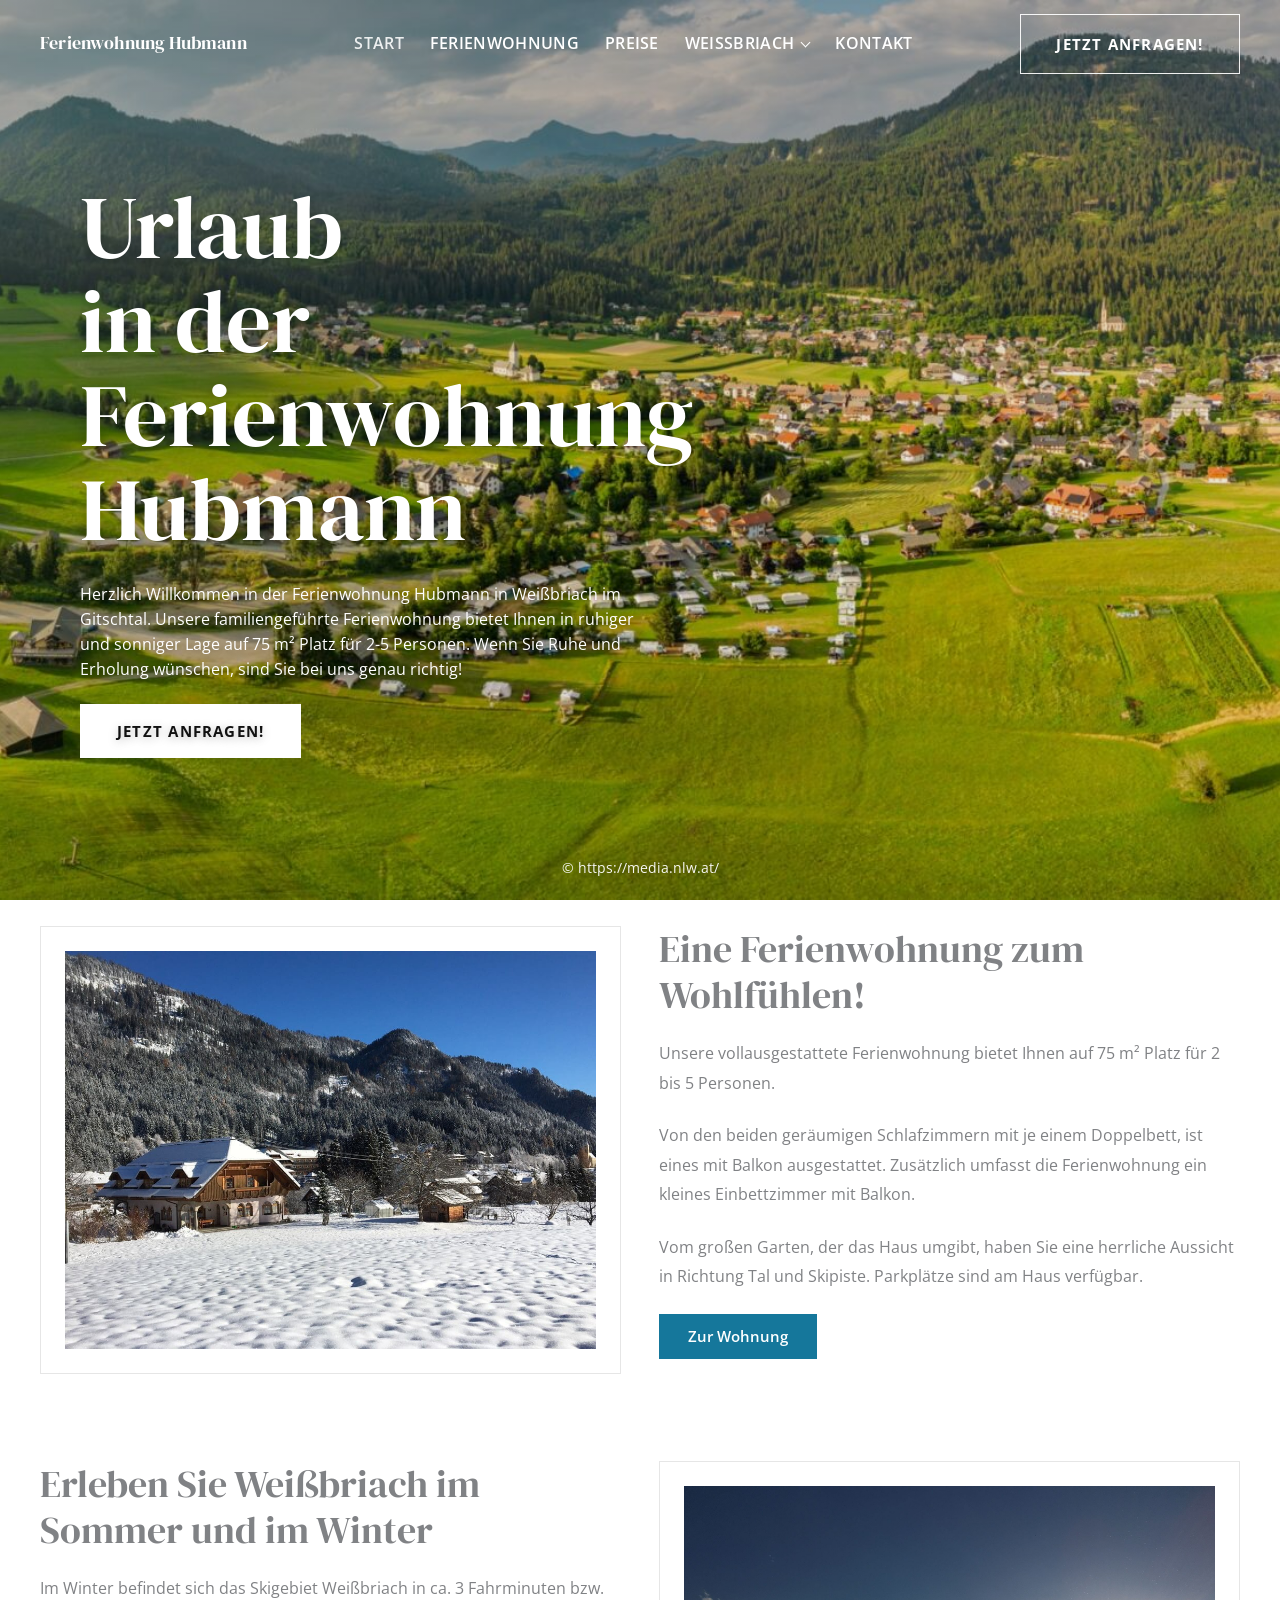
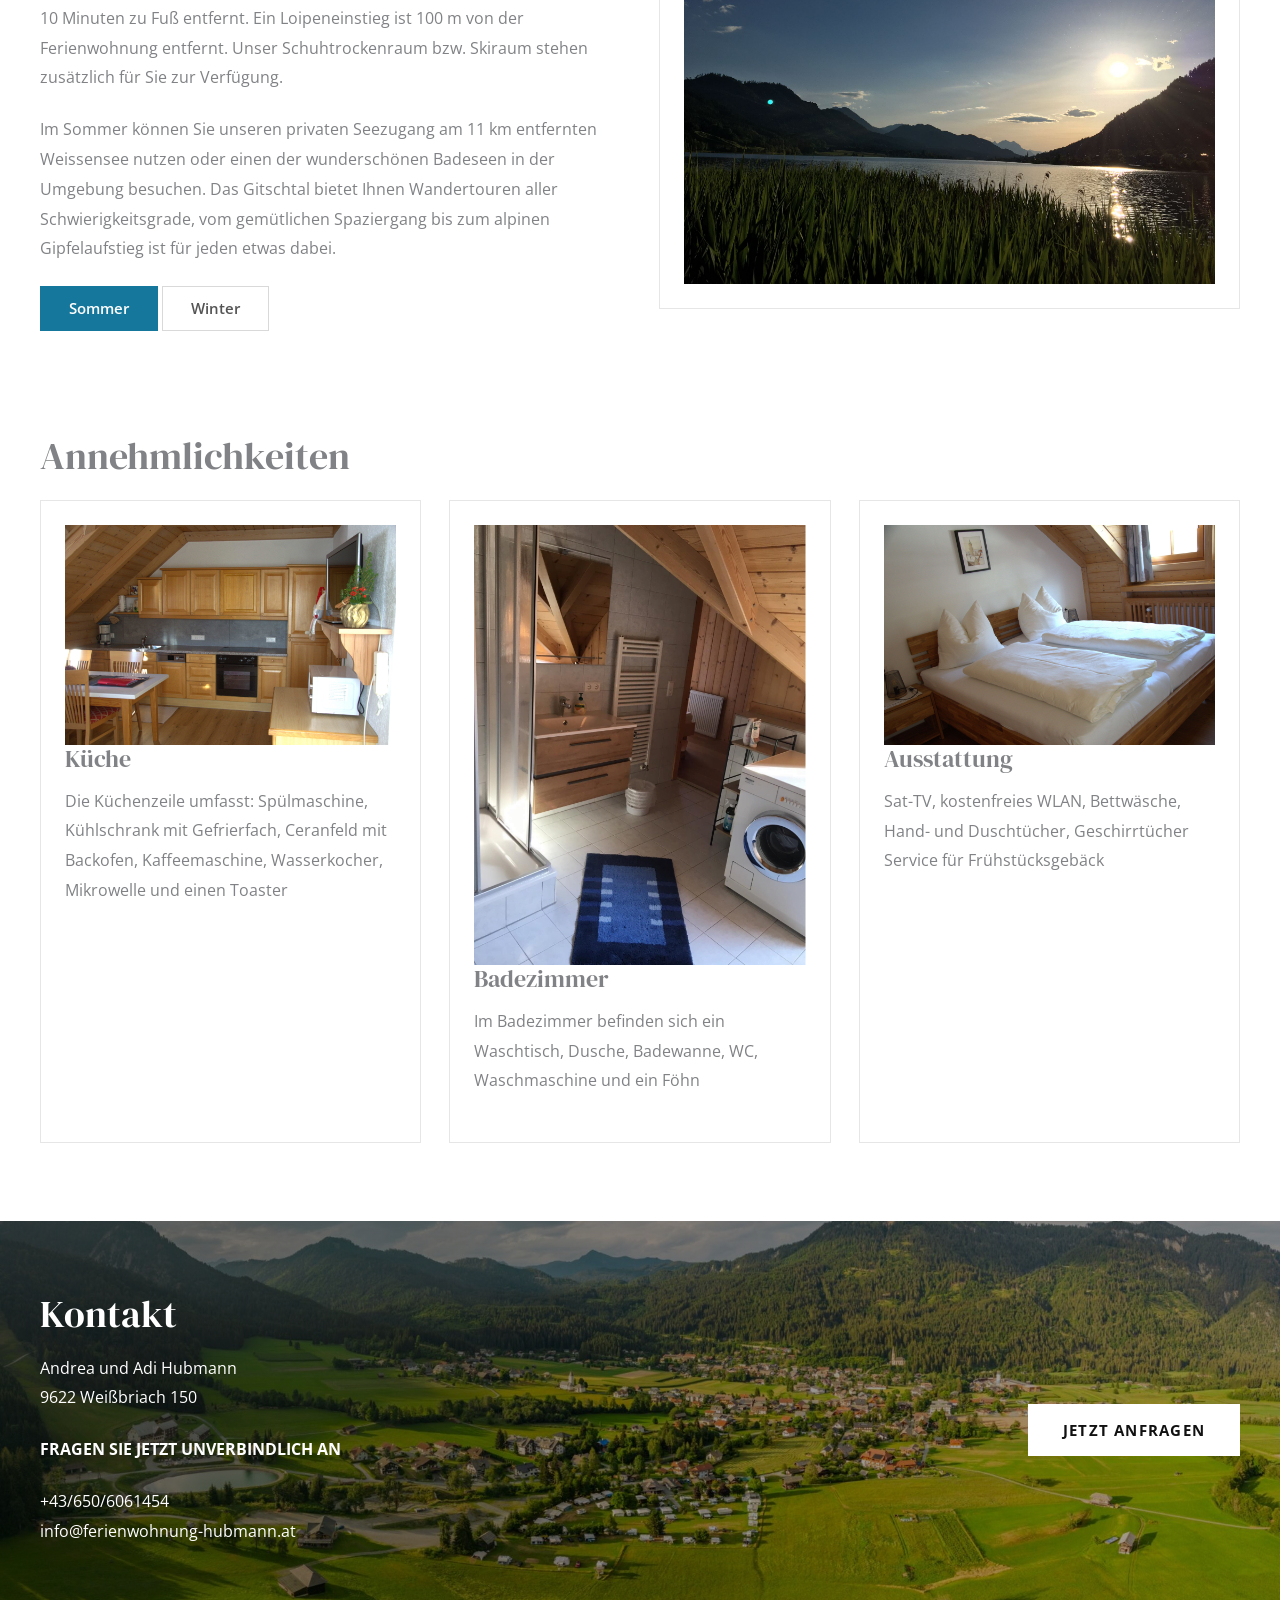
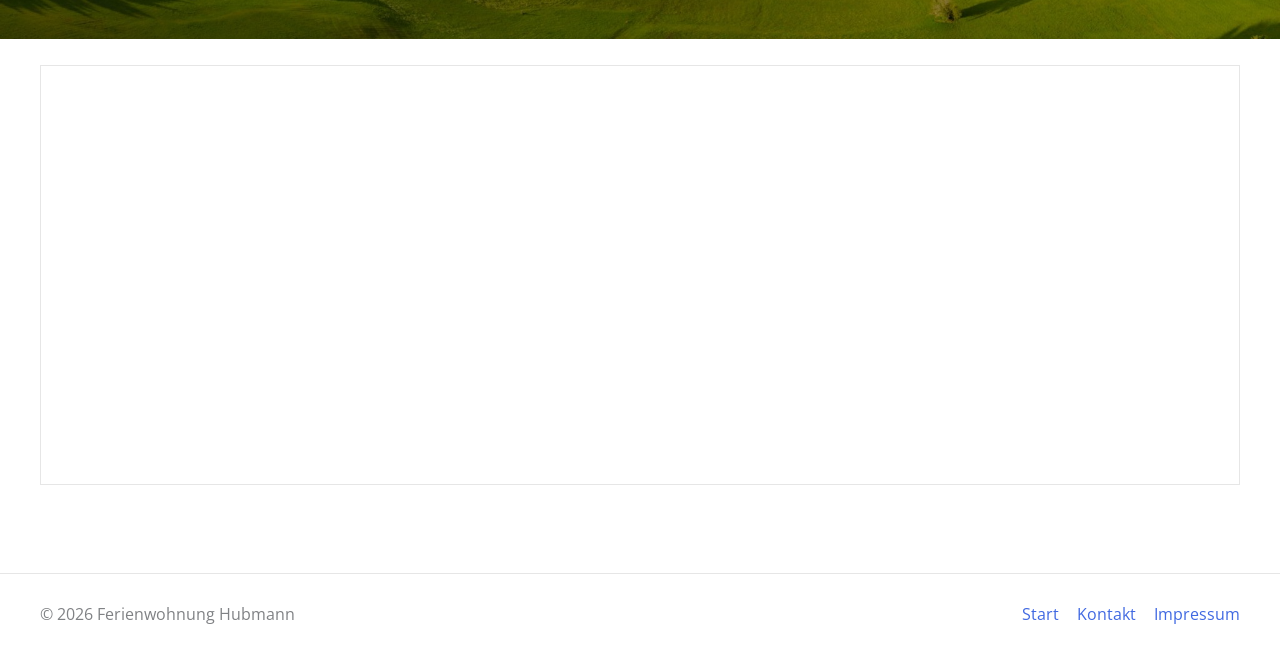
==== index.html @ 125d4f6a "Add summer and winter pages for Ferienwohnung Hubmann with detailed descriptions and images" ====
<!DOCTYPE html>
<html lang="de">
  <head>
    <meta charset="UTF-8" />
    <meta name="viewport" content="width=device-width, initial-scale=1.0" />
    <title>Ferienwohnung Hubmann in Weißbriach</title>
    <meta
      name="description"
      content="Familiengeführte Ferienwohnung in Weißbriach im Gitschtal. 75 m² für 2 bis 5 Personen in ruhiger, sonniger Lage mit Garten, Parkplatz und Nähe zu Weissensee und Skigebiet."
    />
    <link rel="canonical" href="https://www.ferienwohnung-hubmann.at/" />
    <meta property="og:title" content="Ferienwohnung Hubmann in Weißbriach" />
    <meta
      property="og:description"
      content="Ruhige Ferienwohnung für 2 bis 5 Personen in Weißbriach im Gitschtal."
    />
    <meta property="og:type" content="website" />
    <meta property="og:url" content="https://www.ferienwohnung-hubmann.at/" />
    <meta property="og:image" content="https://www.ferienwohnung-hubmann.at/assets/hubmann/hero.jpg" />
    <meta name="theme-color" content="#10342f" />
    <link rel="icon" href="./assets/hubmann/favicon.png" />
    <link rel="preconnect" href="https://fonts.googleapis.com" />
    <link rel="preconnect" href="https://fonts.gstatic.com" crossorigin />
    <link
      href="https://fonts.googleapis.com/css2?family=Open+Sans:wght@400;600;700&family=DM+Serif+Display&display=swap"
      rel="stylesheet"
    />
    <link rel="stylesheet" href="./styles.css" />
    <script type="application/ld+json">
      {
        "@context": "https://schema.org",
        "@type": "LodgingBusiness",
        "name": "Ferienwohnung Hubmann",
        "url": "https://www.ferienwohnung-hubmann.at/",
        "telephone": "+436506061454",
        "email": "info@ferienwohnung-hubmann.at",
        "address": {
          "@type": "PostalAddress",
          "streetAddress": "Weißbriach 150",
          "postalCode": "9622",
          "addressLocality": "Weißbriach",
          "addressCountry": "AT"
        }
      }
    </script>
  </head>
  <body class="home-page">
    <header class="site-header">
      <div class="container nav-shell">
        <a class="brand" href="./">
          <span class="brand-name">Ferienwohnung Hubmann</span>
        </a>
        <button class="nav-toggle" type="button" aria-expanded="false" aria-controls="site-nav">
          Menü
        </button>
        <nav id="site-nav" class="site-nav" aria-label="Hauptnavigation">
          <a href="./" aria-current="page">Start</a>
          <a href="./ferienwohnung/">Ferienwohnung</a>
          <a href="./preise/">Preise</a>
          <div class="nav-group">
            <a class="nav-parent" href="./weisbriach/">Weißbriach</a>
            <div class="nav-dropdown">
              <a href="./weisbriach/">Sommer</a>
              <a href="./winter/">Winter</a>
            </div>
          </div>
          <a href="./kontakt/">Kontakt</a>
        </nav>
        <a class="hero-nav-cta" href="./kontakt/">Jetzt anfragen!</a>
      </div>
    </header>

    <main>
      <section class="home-hero">
        <div class="container">
          <div class="home-hero-panel">
            <h1>Urlaub in der Ferienwohnung Hubmann</h1>
            <p>
              Herzlich Willkommen in der Ferienwohnung Hubmann in Weißbriach im Gitschtal. Unsere
              familiengeführte Ferienwohnung bietet Ihnen in ruhiger und sonniger Lage auf 75 m&sup2;
              Platz für 2-5 Personen. Wenn Sie Ruhe und Erholung wünschen, sind Sie bei uns genau richtig!
            </p>
            <p><a class="button button-primary" href="./kontakt/">Jetzt anfragen!</a></p>
          </div>
          <p class="hero-credit">© https://media.nlw.at/</p>
        </div>
      </section>

      <section class="wp-section">
        <div class="container wp-columns-2">
          <div class="wp-card">
            <img src="./assets/hubmann/hero.jpg" alt="Hausansicht der Ferienwohnung Hubmann" />
          </div>
          <div>
            <h2>Eine Ferienwohnung zum Wohlfühlen!</h2>
            <p>Unsere vollausgestattete Ferienwohnung bietet Ihnen auf 75 m&sup2; Platz für 2 bis 5 Personen.</p>
            <p>
              Von den beiden geräumigen Schlafzimmern mit je einem Doppelbett, ist eines mit Balkon
              ausgestattet. Zusätzlich umfasst die Ferienwohnung ein kleines Einbettzimmer mit Balkon.
            </p>
            <p>
              Vom großen Garten, der das Haus umgibt, haben Sie eine herrliche Aussicht in Richtung
              Tal und Skipiste. Parkplätze sind am Haus verfügbar.
            </p>
            <p><a class="button button-primary" href="./ferienwohnung/">Zur Wohnung</a></p>
          </div>
        </div>
      </section>

      <section class="wp-section">
        <div class="container wp-columns-2 wp-columns-2-alt">
          <div>
            <h2>Erleben Sie Weißbriach im Sommer und im Winter</h2>
            <p>
              Im Winter befindet sich das Skigebiet Weißbriach in ca. 3 Fahrminuten bzw. 10 Minuten
              zu Fuß entfernt. Ein Loipeneinstieg ist 100 m von der Ferienwohnung entfernt. Unser
              Schuhtrockenraum bzw. Skiraum stehen zusätzlich für Sie zur Verfügung.
            </p>
            <p>
              Im Sommer können Sie unseren privaten Seezugang am 11 km entfernten Weissensee nutzen
              oder einen der wunderschönen Badeseen in der Umgebung besuchen. Das Gitschtal bietet
              Ihnen Wandertouren aller Schwierigkeitsgrade, vom gemütlichen Spaziergang bis zum alpinen
              Gipfelaufstieg ist für jeden etwas dabei.
            </p>
            <p>
              <a class="button button-primary" href="./weisbriach/">Sommer</a>
              <a class="button button-secondary" href="./winter/">Winter</a>
            </p>
          </div>
          <div class="wp-card">
            <img src="./assets/hubmann/sommer.jpg" alt="Sommer und Winter in Weißbriach" />
          </div>
        </div>
      </section>

      <section class="wp-section">
        <div class="container">
          <h2>Annehmlichkeiten</h2>
          <div class="wp-columns-3">
            <article class="wp-card">
              <img src="./assets/hubmann/kueche.jpg" alt="Küche" />
              <h3>Küche</h3>
              <p>Die Küchenzeile umfasst: Spülmaschine, Kühlschrank mit Gefrierfach, Ceranfeld mit Backofen, Kaffeemaschine, Wasserkocher, Mikrowelle und einen Toaster</p>
            </article>
            <article class="wp-card">
              <img src="./assets/hubmann/bad.png" alt="Badezimmer" />
              <h3>Badezimmer</h3>
              <p>Im Badezimmer befinden sich ein Waschtisch, Dusche, Badewanne, WC, Waschmaschine und ein Föhn</p>
            </article>
            <article class="wp-card">
              <img src="./assets/hubmann/schlafzimmer.jpg" alt="Ausstattung" />
              <h3>Ausstattung</h3>
              <p>Sat-TV, kostenfreies WLAN, Bettwäsche, Hand- und Duschtücher, Geschirrtücher Service für Frühstücksgebäck</p>
            </article>
          </div>
        </div>
      </section>

      <section class="contact-band">
        <div class="container contact-band-inner">
          <div>
            <h2>Kontakt</h2>
            <p>Andrea und Adi Hubmann<br />9622 Weißbriach 150</p>
            <p><strong>FRAGEN SIE JETZT UNVERBINDLICH AN</strong></p>
            <p>
              <a href="tel:+436506061454">+43/650/6061454</a><br />
              <a href="mailto:info@ferienwohnung-hubmann.at">info@ferienwohnung-hubmann.at</a>
            </p>
          </div>
          <div class="contact-band-action">
            <a class="button button-primary" href="./kontakt/">Jetzt anfragen</a>
          </div>
        </div>
      </section>

      <section class="wp-section">
        <div class="container">
          <iframe
            class="map-frame"
            loading="lazy"
            src="https://maps.google.com/maps?q=9622%20Wei%C3%9Fbriach%20150&t=m&z=15&output=embed"
            title="Karte zu 9622 Weißbriach 150"
          ></iframe>
        </div>
      </section>
    </main>

    <footer class="site-footer">
      <div class="container footer-shell">
        <p>© 2026 Ferienwohnung Hubmann</p>
        <nav aria-label="Footer">
          <a href="./">Start</a>
          <a href="./kontakt/">Kontakt</a>
          <a href="./privacy-policy/">Impressum</a>
        </nav>
      </div>
    </footer>

    <script src="./app.js"></script>
  </body>
</html>
---- styles.css ----
:root {
  --ast-container: min(1200px, calc(100vw - 40px));
  --ast-text: #808285;
  --ast-text-dark: #545454;
  --ast-heading: #808285;
  --ast-link: #4169e1;
  --ast-link-hover: #191970;
  --ast-accent: #15779b;
  --ast-accent-hover: #11607d;
  --ast-border: #e6e6e6;
  --ast-border-strong: #d9d9d9;
  --ast-surface: #ffffff;
  --ast-surface-soft: #f7f8f9;
  --ast-shadow: 0 6px 18px rgba(0, 0, 0, 0.06);
}

*,
*::before,
*::after {
  box-sizing: border-box;
}

html {
  scroll-behavior: smooth;
}

body {
  margin: 0;
  color: var(--ast-text);
  background: #ffffff;
  font-family: "Open Sans", Arial, Helvetica, sans-serif;
  font-size: 16px;
  font-style: normal;
  font-weight: 400;
  line-height: 1.8571428571;
  -webkit-font-smoothing: antialiased;
  -moz-osx-font-smoothing: grayscale;
  overflow-x: hidden;
}

img {
  display: block;
  max-width: 100%;
  height: auto;
  border: 0;
  vertical-align: middle;
}

a {
  color: var(--ast-link);
  text-decoration: none;
  transition: color 0.2s linear, background-color 0.2s linear, border-color 0.2s linear;
}

a:hover,
a:focus {
  color: var(--ast-link-hover);
}

p {
  margin: 0 0 1.4em;
}

ul,
ol {
  margin: 0 0 1.5em 1.25em;
  padding: 0;
}

li {
  margin-bottom: 0.45em;
}

h1,
h2,
h3,
h4 {
  margin: 0 0 0.55em;
  color: var(--ast-heading);
  font-family: "DM Serif Display", Georgia, serif;
  font-style: normal;
  font-weight: 400;
  line-height: 1.2;
}

h1 {
  font-size: clamp(2.1rem, 4vw, 3.2rem);
}

h2 {
  font-size: clamp(1.8rem, 3vw, 2.5rem);
}

h3 {
  font-size: 1.5rem;
}

.container {
  width: var(--ast-container);
  margin: 0 auto;
}

.site-header {
  position: sticky;
  top: 0;
  z-index: 50;
  background: rgba(255, 255, 255, 0.96);
  border-bottom: 1px solid var(--ast-border);
  transition: background-color 180ms ease, border-color 180ms ease, box-shadow 180ms ease;
}

.hero-nav-cta {
  display: none;
}

.nav-shell,
.footer-shell {
  display: flex;
  align-items: center;
  justify-content: space-between;
  gap: 24px;
}

.nav-shell {
  min-height: 88px;
}

.brand {
  display: inline-flex;
  flex-direction: column;
  line-height: 1.1;
  color: var(--ast-heading);
}

.brand:hover,
.brand:focus {
  color: var(--ast-heading);
}

.brand-kicker,
.eyebrow {
  display: block;
  margin-bottom: 8px;
  color: var(--ast-text-dark);
  font-size: 0.82rem;
  font-weight: 600;
  letter-spacing: 0.08em;
  text-transform: uppercase;
}

.brand-name {
  font-family: "DM Serif Display", Georgia, serif;
  font-size: 1.9rem;
  line-height: 1;
}

.site-nav {
  display: flex;
  align-items: center;
  gap: 24px;
}

.site-nav a,
.nav-parent {
  color: var(--ast-text-dark);
  font-size: 0.97rem;
  font-weight: 600;
}

.site-nav a:hover,
.site-nav a:focus,
.site-nav a[aria-current="page"],
.nav-parent:hover,
.nav-parent:focus {
  color: var(--ast-accent);
}

.nav-group {
  position: relative;
}

.nav-parent {
  display: inline-flex;
  align-items: center;
  gap: 8px;
}

.nav-parent::after {
  content: "";
  display: inline-block;
  width: 7px;
  height: 7px;
  margin-top: -3px;
  border-right: 1.5px solid currentColor;
  border-bottom: 1.5px solid currentColor;
  transform: rotate(45deg);
}

.nav-dropdown {
  position: absolute;
  top: 100%;
  left: 0;
  min-width: 190px;
  display: none;
  padding: 10px 0 0;
  background: var(--ast-surface);
  border: 1px solid var(--ast-border);
  box-shadow: var(--ast-shadow);
}

.nav-dropdown a {
  display: block;
  padding: 8px 18px;
  white-space: nowrap;
}

.nav-group:hover .nav-dropdown,
.nav-group:focus-within .nav-dropdown,
.nav-dropdown.is-open {
  display: block;
}

.nav-toggle {
  display: none;
  border: 1px solid var(--ast-border-strong);
  background: #ffffff;
  color: var(--ast-text-dark);
  padding: 10px 14px;
  font: inherit;
  font-size: 0.95rem;
  font-weight: 600;
  text-indent: -9999px;
  overflow: hidden;
  white-space: nowrap;
  position: relative;
}

.wp-hero,
.page-hero,
.hero {
  padding: 56px 0 44px;
}

.home-hero {
  margin-top: -88px;
  padding: 0;
  background:
    linear-gradient(180deg, rgba(0, 0, 0, 0.24) 0%, rgba(0, 0, 0, 0.16) 22%, rgba(0, 0, 0, 0.08) 44%, rgba(0, 0, 0, 0.12) 100%),
    url("./assets/hubmann/home-hero.jpg") center center / cover no-repeat;
}

.home-hero > .container {
  min-height: 100vh;
  display: flex;
  align-items: center;
  flex-direction: column;
  padding: 180px 40px 110px;
  position: relative;
}

.home-hero-panel {
  max-width: 670px;
  padding: 0;
  background: transparent;
  border: 0;
  color: #ffffff;
  align-self: flex-start;
}

.home-hero-panel h1 {
  max-width: 7.5ch;
  margin-bottom: 26px;
  color: #ffffff;
  font-size: clamp(3.9rem, 7vw, 5.55rem);
  line-height: 1.06;
  text-shadow: 0 2px 12px rgba(0, 0, 0, 0.18);
}

.home-hero-panel p {
  max-width: 35rem;
  color: #ffffff;
  font-size: 0.98rem;
  line-height: 1.58;
  text-shadow: 0 2px 10px rgba(0, 0, 0, 0.28);
}

.home-hero-panel p:last-child {
  margin-bottom: 0;
}

.hero-credit {
  position: absolute;
  left: 0;
  right: 0;
  bottom: 18px;
  margin: 0;
  color: rgba(255, 255, 255, 0.95);
  font-size: 0.9rem;
  text-align: center;
  text-shadow: 0 2px 10px rgba(0, 0, 0, 0.28);
}

.home-page .site-header {
  position: sticky;
  background: transparent;
  border-bottom: 0;
  box-shadow: none;
}

.home-page .site-header.is-scrolled {
  background: rgba(247, 248, 249, 0.98);
  border-bottom: 1px solid var(--ast-border);
  box-shadow: 0 4px 18px rgba(0, 0, 0, 0.06);
}

.home-page .nav-shell {
  min-height: 88px;
  align-items: center;
  gap: 28px;
}

.home-page .brand {
  color: #ffffff;
}

.home-page .brand:hover,
.home-page .brand:focus {
  color: #ffffff;
}

.home-page .brand-name {
  font-size: 1.1rem;
  letter-spacing: 0.01em;
}

.home-page .site-header.is-scrolled .brand,
.home-page .site-header.is-scrolled .brand:hover,
.home-page .site-header.is-scrolled .brand:focus {
  color: var(--ast-heading);
}

.home-page .site-nav {
  gap: 26px;
}

.home-page .site-nav a,
.home-page .nav-parent {
  color: #ffffff;
  font-size: 0.98rem;
  font-weight: 600;
  letter-spacing: 0.02em;
  text-transform: uppercase;
  transition: color 180ms ease, opacity 180ms ease;
}

.home-page .site-nav a:hover,
.home-page .site-nav a:focus,
.home-page .site-nav a[aria-current="page"],
.home-page .nav-parent:hover,
.home-page .nav-parent:focus {
  color: #ffffff;
  opacity: 0.88;
}

.home-page .site-header.is-scrolled .site-nav a,
.home-page .site-header.is-scrolled .nav-parent {
  color: var(--ast-text-dark);
}

.home-page .site-header.is-scrolled .site-nav a:hover,
.home-page .site-header.is-scrolled .site-nav a:focus,
.home-page .site-header.is-scrolled .site-nav a[aria-current="page"],
.home-page .site-header.is-scrolled .nav-parent:hover,
.home-page .site-header.is-scrolled .nav-parent:focus {
  color: var(--ast-accent);
  opacity: 1;
}

.home-page .nav-dropdown {
  background: rgba(255, 255, 255, 0.96);
  border: 1px solid rgba(255, 255, 255, 0.2);
}

.home-page .nav-dropdown a,
.home-page .nav-dropdown a:hover,
.home-page .nav-dropdown a:focus {
  color: #545454;
}

.home-page .hero-nav-cta {
  display: inline-flex;
  align-items: center;
  justify-content: center;
  min-width: 220px;
  padding: 15px 26px;
  border: 1px solid rgba(255, 255, 255, 0.92);
  color: #ffffff;
  font-size: 0.95rem;
  font-weight: 700;
  letter-spacing: 0.08em;
  text-transform: uppercase;
}

.home-page .hero-nav-cta:hover,
.home-page .hero-nav-cta:focus {
  color: #ffffff;
  background: rgba(255, 255, 255, 0.08);
}

.home-page .site-header.is-scrolled .hero-nav-cta {
  border-color: var(--ast-border-strong);
  color: var(--ast-text-dark);
}

.home-page .site-header.is-scrolled .hero-nav-cta:hover,
.home-page .site-header.is-scrolled .hero-nav-cta:focus {
  color: var(--ast-accent);
  background: #ffffff;
  border-color: var(--ast-accent);
}

.home-page .home-hero .button-primary {
  padding: 17px 36px;
  background: #ffffff;
  border-color: #ffffff;
  color: #111111;
  font-size: 0.95rem;
  font-weight: 700;
  letter-spacing: 0.08em;
  text-transform: uppercase;
}

.home-page .home-hero .button-primary:hover,
.home-page .home-hero .button-primary:focus {
  background: rgba(255, 255, 255, 0.88);
  border-color: rgba(255, 255, 255, 0.88);
  color: #111111;
}

.wp-hero-inner {
  max-width: 760px;
}

.wp-columns-2,
.page-hero-grid,
.hero-grid,
.split-grid,
.pricing-grid,
.contact-grid,
.season-grid,
.wp-contact-grid {
  display: grid;
  grid-template-columns: repeat(2, minmax(0, 1fr));
  gap: 38px;
  align-items: start;
}

.wp-columns-3,
.gallery-grid,
.amenity-grid,
.info-grid,
.thirds {
  display: grid;
  grid-template-columns: repeat(3, minmax(0, 1fr));
  gap: 28px;
}

.wp-section,
.section {
  padding: 26px 0 54px;
}

.section-soft {
  background: var(--ast-surface-soft);
  border-top: 1px solid var(--ast-border);
  border-bottom: 1px solid var(--ast-border);
}

.wp-card,
.info-card,
.pricing-card,
.note-card,
.contact-card,
.cta-panel,
.legal-copy section {
  padding: 24px;
  background: #ffffff;
  border: 1px solid var(--ast-border);
  box-shadow: none;
}

.wp-card img,
.page-hero-media img,
.hero-media img,
.gallery-grid img,
.gallery-two img,
.season-card img,
.amenity-card img {
  width: 100%;
}

.page-hero-media img,
.hero-media img {
  min-height: 360px;
  object-fit: cover;
}

.wp-card img {
  border: 0;
}

.lead {
  font-size: 1.05rem;
}

.button,
.wp-submit {
  display: inline-block;
  padding: 12px 28px;
  border: 1px solid transparent;
  border-radius: 0;
  font: inherit;
  font-size: 0.95rem;
  font-weight: 600;
  line-height: 1.2;
  text-align: center;
  cursor: pointer;
}

.button-primary,
.wp-submit {
  background: var(--ast-accent);
  border-color: var(--ast-accent);
  color: #ffffff;
}

.button-primary:hover,
.button-primary:focus,
.wp-submit:hover,
.wp-submit:focus {
  background: var(--ast-accent-hover);
  border-color: var(--ast-accent-hover);
  color: #ffffff;
}

.button-secondary {
  background: #ffffff;
  border-color: var(--ast-border-strong);
  color: var(--ast-text-dark);
}

.button-secondary:hover,
.button-secondary:focus {
  border-color: var(--ast-accent);
  color: var(--ast-accent);
}

.action-row {
  display: flex;
  flex-wrap: wrap;
  gap: 14px;
  margin-top: 22px;
}

.quick-facts,
.detail-list,
.bullet-list,
.wp-list {
  padding-left: 1.1em;
}

.section-heading {
  margin-bottom: 26px;
}

.amenity-card,
.season-card {
  background: #ffffff;
  border: 1px solid var(--ast-border);
}

.amenity-card img,
.season-card img,
.gallery-grid img {
  object-fit: cover;
}

.amenity-card img,
.season-card img {
  height: 240px;
}

.gallery-grid img {
  height: 220px;
}

.gallery-two {
  display: grid;
  grid-template-columns: repeat(2, minmax(0, 1fr));
  gap: 18px;
}

.gallery-two img {
  height: 220px;
  object-fit: cover;
}

.season-copy,
.amenity-card h3,
.amenity-card p {
  padding-left: 20px;
  padding-right: 20px;
}

.season-copy {
  padding-top: 20px;
  padding-bottom: 20px;
}

.amenity-card h3 {
  padding-top: 18px;
}

.amenity-card p {
  padding-bottom: 22px;
}

.cta-panel {
  display: flex;
  justify-content: space-between;
  align-items: center;
  gap: 24px;
}

.pricing-table {
  width: 100%;
  border-collapse: collapse;
}

.pricing-table th,
.pricing-table td {
  padding: 12px 0;
  border-bottom: 1px solid var(--ast-border);
  text-align: left;
  vertical-align: top;
}

.pricing-table th {
  color: var(--ast-text-dark);
  font-weight: 600;
}

.map-frame {
  width: 100%;
  min-height: 420px;
  border: 1px solid var(--ast-border);
}

.legal-copy {
  display: grid;
  gap: 24px;
}

.form-status {
  margin: 0 0 20px;
  padding: 14px 16px;
  border: 1px solid var(--ast-border);
}

.form-status.success {
  border-color: #8bc48b;
  background: #eef8ee;
  color: #436443;
}

.form-status.error {
  border-color: #d29f9f;
  background: #fbf1f1;
  color: #8f5151;
}

.wp-form {
  display: grid;
  gap: 16px;
}

.wp-form-grid {
  display: grid;
  grid-template-columns: repeat(2, minmax(0, 1fr));
  gap: 16px;
}

.wp-form label {
  display: grid;
  gap: 8px;
  color: var(--ast-text-dark);
  font-weight: 600;
}

.wp-form input,
.wp-form textarea,
.wp-form select {
  width: 100%;
  padding: 11px 12px;
  border: 1px solid var(--ast-border-strong);
  border-radius: 0;
  background: #ffffff;
  color: var(--ast-text-dark);
  font: inherit;
}

.wp-form textarea {
  min-height: 140px;
  resize: vertical;
}

.wp-form input:focus,
.wp-form textarea:focus,
.wp-form select:focus {
  outline: none;
  border-color: var(--ast-accent);
}

.wp-note {
  margin: 0;
  font-size: 0.92rem;
}

.site-footer {
  margin-top: 24px;
  background: #ffffff;
  border-top: 1px solid var(--ast-border);
}

.contact-band {
  margin-top: 24px;
  padding: 70px 0;
  background:
    linear-gradient(90deg, rgba(0, 0, 0, 0.58) 0%, rgba(0, 0, 0, 0.42) 50%, rgba(0, 0, 0, 0.34) 100%),
    url("/assets/hubmann/home-hero.jpg") center center / cover no-repeat;
}

.contact-band-inner {
  display: flex;
  align-items: center;
  justify-content: space-between;
  gap: 28px;
  color: #ffffff;
}

.contact-band h2,
.contact-band p,
.contact-band a {
  color: #ffffff;
}

.contact-band h2 {
  margin-bottom: 16px;
}

.contact-band p {
  max-width: 40rem;
}

.contact-band .button-primary {
  padding: 16px 34px;
  background: #ffffff;
  border-color: #ffffff;
  color: #111111;
  font-size: 0.95rem;
  font-weight: 700;
  letter-spacing: 0.08em;
  text-transform: uppercase;
}

.contact-band .button-primary:hover,
.contact-band .button-primary:focus {
  background: rgba(255, 255, 255, 0.88);
  border-color: rgba(255, 255, 255, 0.88);
  color: #111111;
}

.footer-shell {
  padding: 26px 0;
}

.site-footer p {
  margin: 0;
}

.site-footer nav {
  display: flex;
  flex-wrap: wrap;
  gap: 18px;
}

.text-link {
  font-weight: 600;
}

.is-hidden {
  display: none !important;
}

.is-lightbox-image {
  cursor: zoom-in;
}

body.lightbox-open {
  overflow: hidden;
}

.lightbox {
  position: fixed;
  inset: 0;
  z-index: 300;
  display: none;
  align-items: center;
  justify-content: center;
  padding: 28px;
  background: rgba(0, 0, 0, 0.82);
}

.lightbox.is-open {
  display: flex;
}

.lightbox-figure {
  margin: 0;
  max-width: min(1200px, 100%);
  max-height: 100%;
}

.lightbox-image {
  max-width: 100%;
  max-height: calc(100vh - 120px);
  margin: 0 auto;
  box-shadow: 0 12px 34px rgba(0, 0, 0, 0.28);
}

.lightbox-caption {
  margin-top: 14px;
  color: #ffffff;
  text-align: center;
}

.lightbox-close {
  position: absolute;
  top: 18px;
  right: 18px;
  width: 44px;
  height: 44px;
  border: 1px solid rgba(255, 255, 255, 0.5);
  background: rgba(255, 255, 255, 0.08);
  color: #ffffff;
  font-size: 2rem;
  line-height: 1;
  cursor: pointer;
}

@media (max-width: 960px) {
  .nav-toggle {
    position: fixed;
    top: 16px;
    right: 16px;
    z-index: 120;
    display: inline-flex;
    align-items: center;
    justify-content: center;
    width: 52px;
    height: 52px;
    padding: 0;
    border-radius: 2px;
    box-shadow: 0 6px 18px rgba(0, 0, 0, 0.08);
  }

  .nav-toggle::before,
  .nav-toggle::after {
    content: "";
    position: absolute;
    left: 50%;
    top: 50%;
    width: 22px;
    height: 2px;
    margin-left: -11px;
    background: currentColor;
    transition: transform 180ms ease, box-shadow 180ms ease, opacity 180ms ease;
  }

  .nav-toggle::before {
    transform: translateY(-1px);
    box-shadow: 0 -7px 0 currentColor, 0 7px 0 currentColor;
  }

  .nav-toggle::after {
    opacity: 0;
  }

  .nav-toggle[aria-expanded="true"]::before {
    transform: rotate(45deg);
    box-shadow: none;
  }

  .nav-toggle[aria-expanded="true"]::after {
    opacity: 1;
    transform: rotate(-45deg);
  }

  .hero-nav-cta {
    display: none !important;
  }

  .site-nav {
    position: fixed;
    top: 84px;
    left: 20px;
    right: 20px;
    max-height: calc(100vh - 104px);
    overflow-y: auto;
    display: none;
    flex-direction: column;
    align-items: stretch;
    gap: 0;
    padding: 14px 0;
    background: #ffffff;
    border: 1px solid var(--ast-border);
    box-shadow: var(--ast-shadow);
  }

  .site-nav.is-open {
    display: flex;
  }

  .site-nav > a,
  .site-nav > .nav-group > .nav-parent {
    padding: 10px 18px;
  }

  .nav-group {
    width: 100%;
  }

  .nav-dropdown {
    position: static;
    min-width: 0;
    padding: 0 0 8px;
    border: 0;
    box-shadow: none;
  }

  .nav-dropdown a {
    padding: 8px 18px 8px 34px;
  }

  .wp-columns-2,
  .wp-columns-3,
  .page-hero-grid,
  .hero-grid,
  .split-grid,
  .pricing-grid,
  .contact-grid,
  .season-grid,
  .wp-contact-grid,
  .gallery-grid,
  .amenity-grid,
  .info-grid,
  .thirds,
  .gallery-two {
    grid-template-columns: 1fr;
  }

  .nav-shell,
  .footer-shell,
  .cta-panel,
  .contact-band-inner {
    flex-direction: column;
    align-items: flex-start;
  }

  .nav-shell {
    min-height: 0;
    padding-top: 18px;
    padding-bottom: 18px;
    padding-right: 72px;
  }

  .page-hero-media img,
  .hero-media img,
  .map-frame {
    min-height: 300px;
  }

  .home-hero > .container {
    min-height: 720px;
    padding: 148px 24px 72px;
  }

  .home-hero-panel {
    max-width: 100%;
  }

  .home-page .site-header {
    background: rgba(0, 0, 0, 0.22);
  }

  .home-page .site-header.is-scrolled {
    background: rgba(247, 248, 249, 0.98);
  }

  .home-page .nav-toggle {
    border-color: rgba(255, 255, 255, 0.6);
    background: transparent;
    color: #ffffff;
    box-shadow: none;
  }

  .home-page .site-header.is-scrolled .nav-toggle {
    border-color: var(--ast-border-strong);
    background: #ffffff;
    color: var(--ast-text-dark);
  }

  .home-page .site-nav {
    background: rgba(255, 255, 255, 0.96);
  }

  .home-page .site-nav a,
  .home-page .nav-parent {
    color: #545454;
    text-transform: uppercase;
  }

  body.nav-open {
    overflow: hidden;
  }

  .wp-form-grid {
    grid-template-columns: 1fr;
  }
}

@media (max-width: 640px) {
  :root {
    --ast-container: min(1200px, calc(100vw - 28px));
  }

  .site-header {
    position: sticky;
    top: 0;
  }

  .nav-shell {
    min-height: 74px;
  }

  .wp-hero,
  .page-hero,
  .hero,
  .home-hero,
  .wp-section,
  .section {
    padding-top: 24px;
    padding-bottom: 34px;
  }

  .home-hero > .container {
    min-height: 620px;
    padding: 112px 18px 42px;
  }

  .hero-credit {
    font-size: 0.85rem;
    bottom: 12px;
  }

  .home-hero-panel {
    padding: 0;
  }

  h1 {
    font-size: 2rem;
  }

  .home-hero-panel h1 {
    font-size: clamp(2.7rem, 12vw, 4rem);
  }

  .lightbox {
    padding: 18px;
  }

  .lightbox-image {
    max-height: calc(100vh - 96px);
  }
}
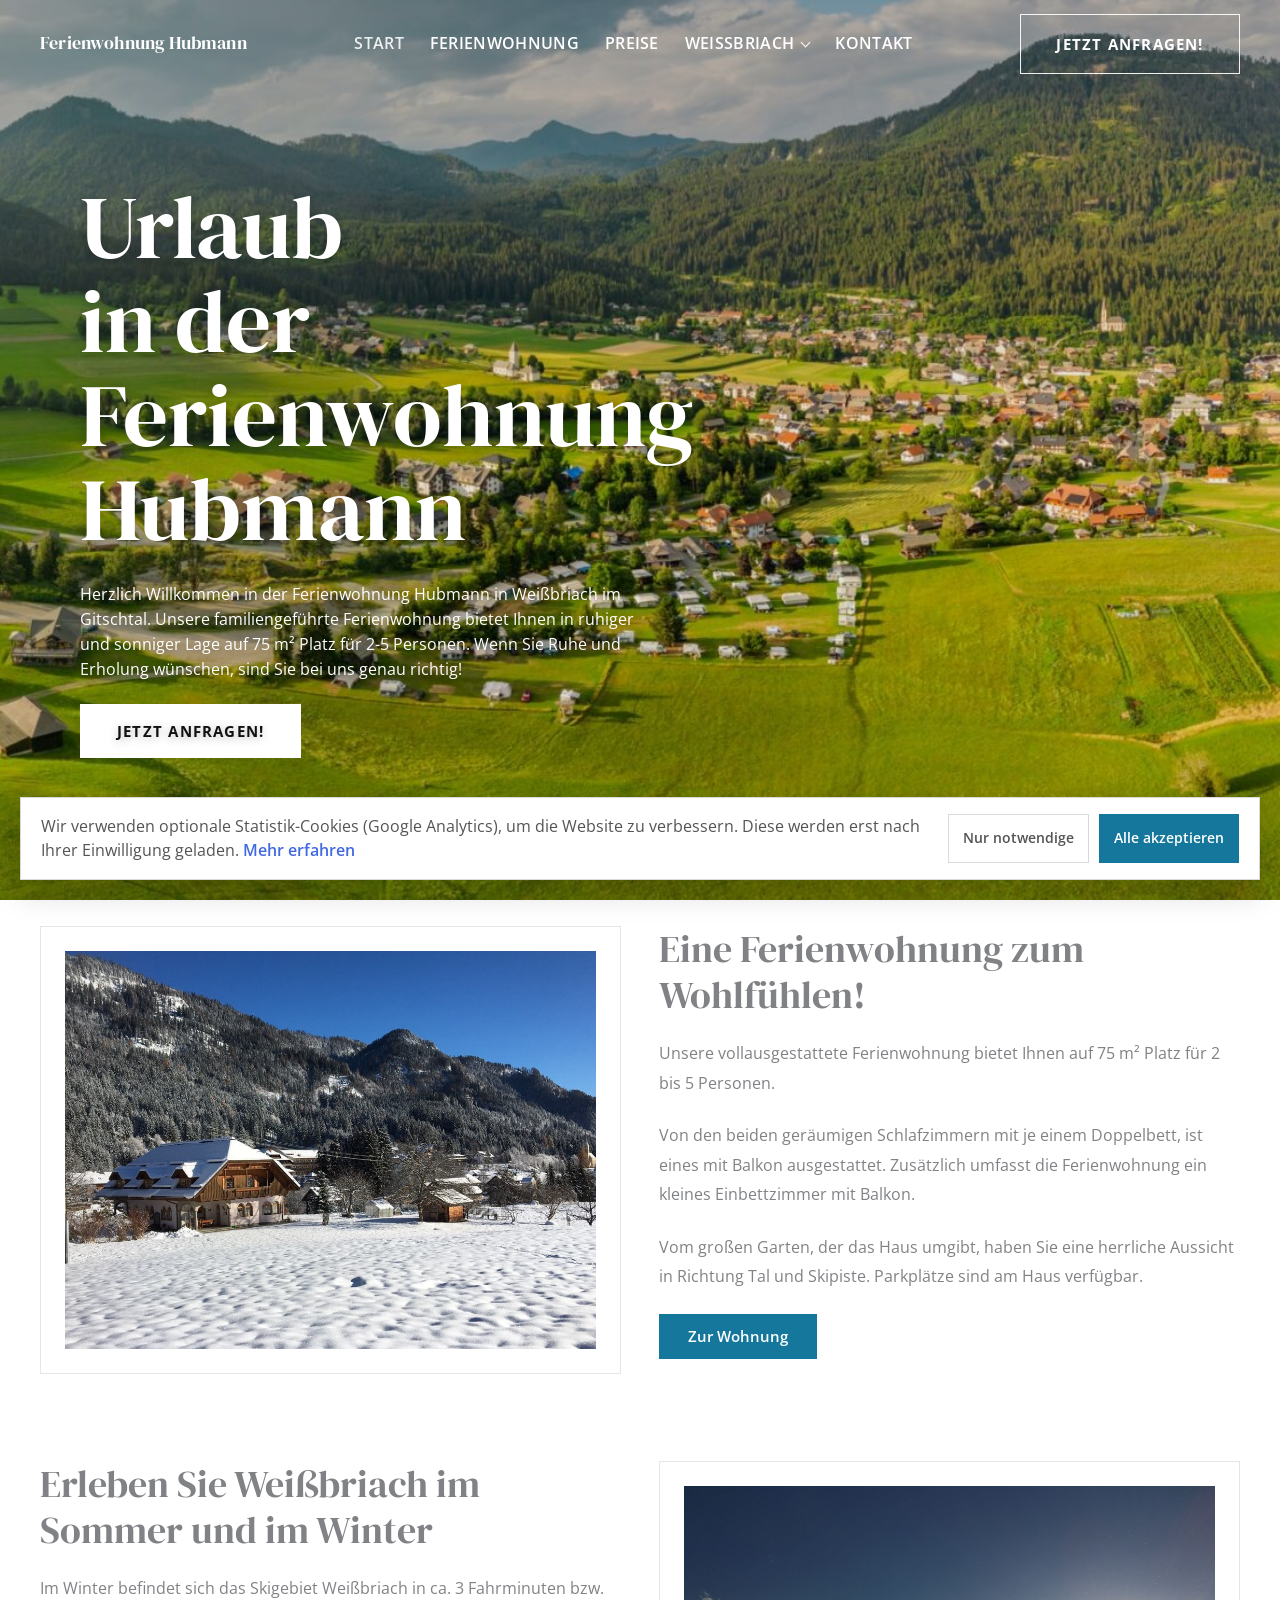
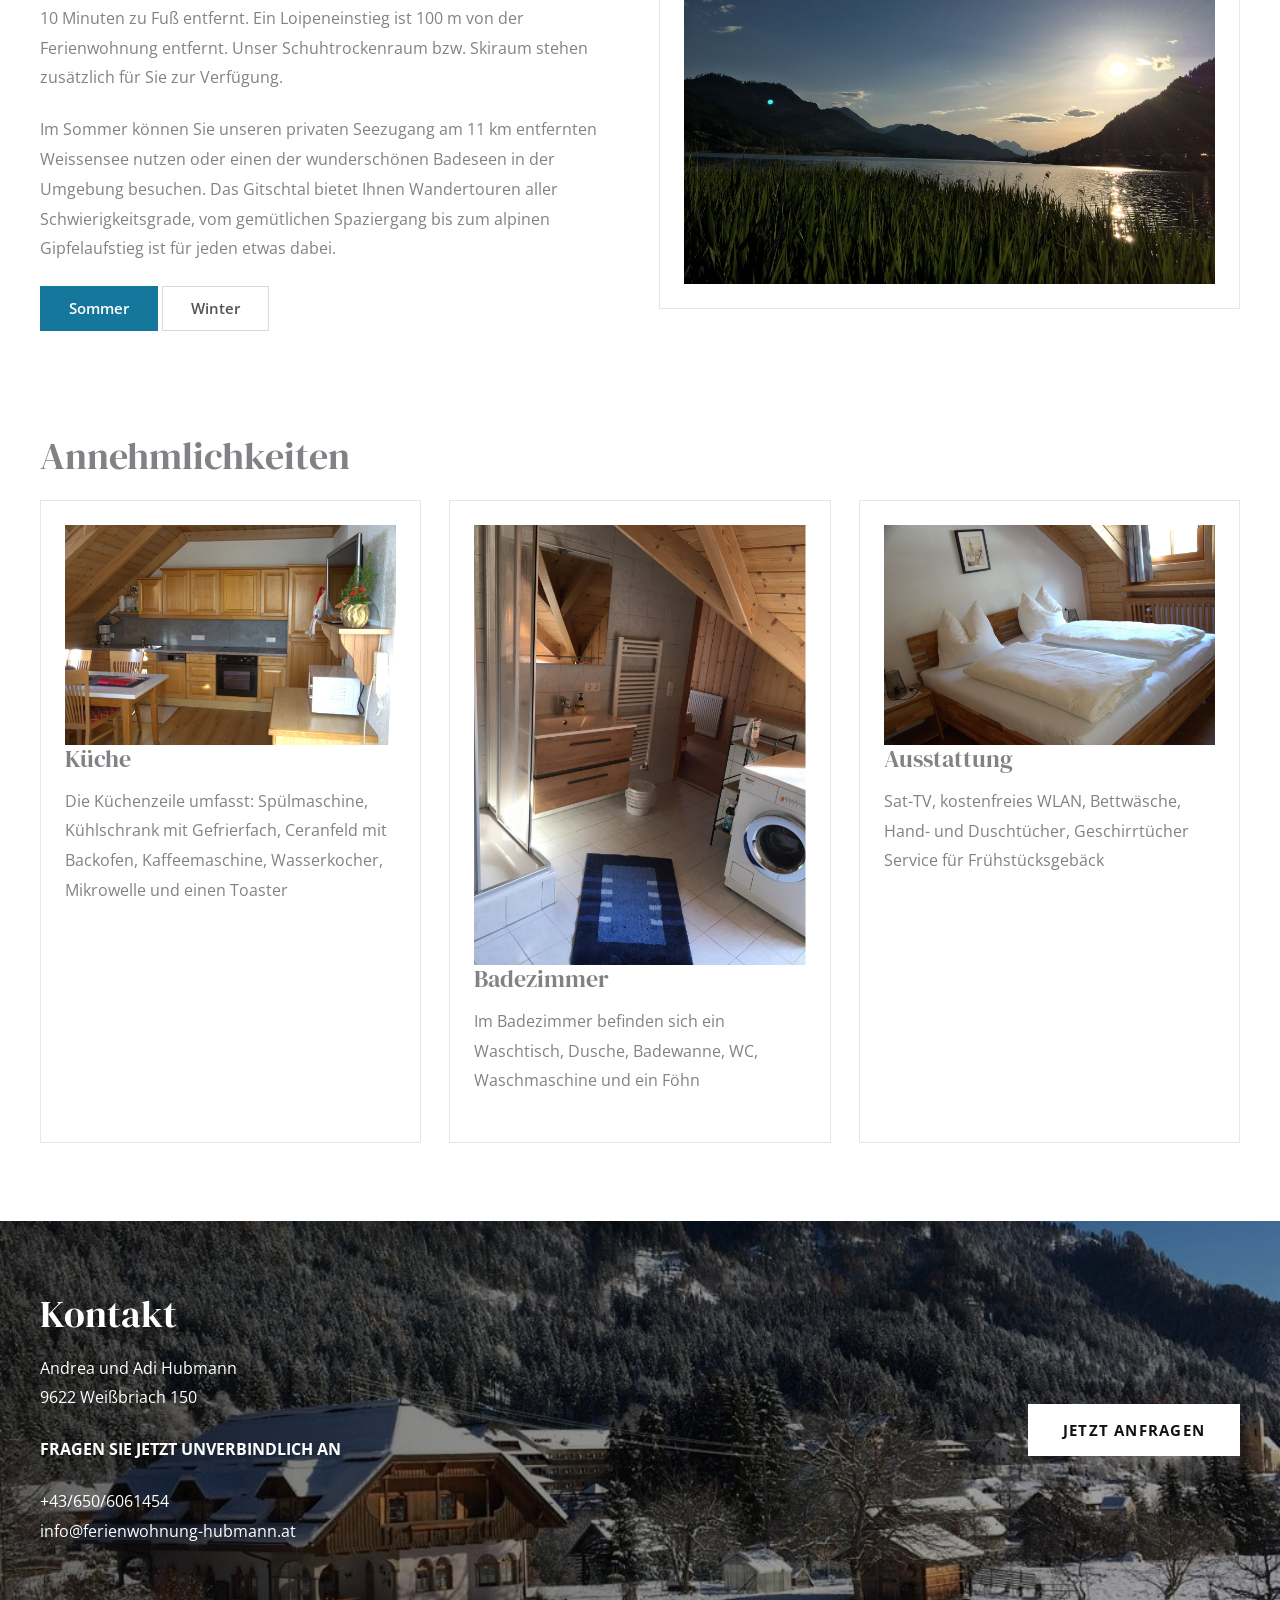
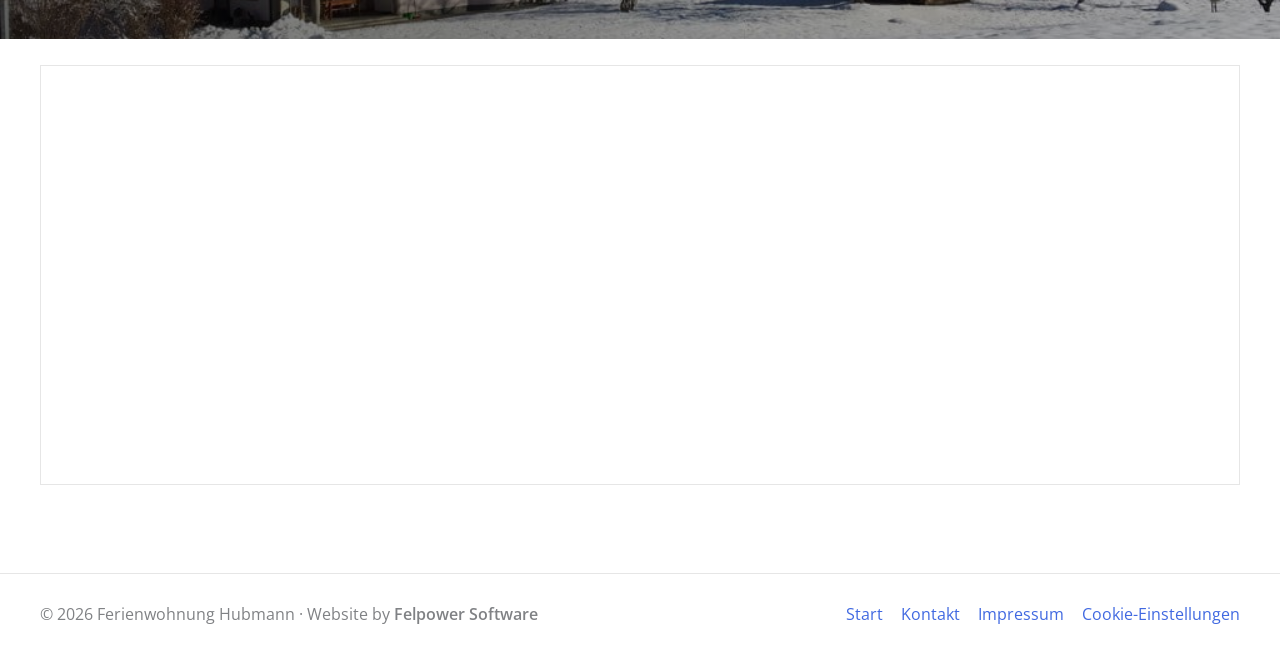
==== commit 6952c063: "Adds cookie consent management and analytics opt-in Introduces a user-friendly cookie consent banner" ====
--- a/index.html
+++ b/index.html
@@ -187,11 +187,12 @@
 
     <footer class="site-footer">
       <div class="container footer-shell">
-        <p>© 2026 Ferienwohnung Hubmann</p>
+        <p class="footer-credit">© 2026 Ferienwohnung Hubmann · Website by <a href="https://felpower-software.com/" target="_blank" rel="noopener">Felpower Software</a></p>
         <nav aria-label="Footer">
           <a href="./">Start</a>
           <a href="./kontakt/">Kontakt</a>
           <a href="./privacy-policy/">Impressum</a>
+          <a href="#" data-cookie-settings>Cookie-Einstellungen</a>
         </nav>
       </div>
     </footer>
--- a/styles.css
+++ b/styles.css
@@ -110,7 +110,26 @@
 }
 
 .hero-nav-cta {
-  display: none;
+  display: inline-flex;
+  align-items: center;
+  justify-content: center;
+  min-width: 0;
+  padding: 15px 26px;
+  border: 1px solid var(--ast-border-strong);
+  background: #ffffff;
+  color: var(--ast-text-dark);
+  font-size: 0.95rem;
+  font-weight: 700;
+  letter-spacing: 0.08em;
+  white-space: nowrap;
+  text-transform: uppercase;
+}
+
+.hero-nav-cta:hover,
+.hero-nav-cta:focus {
+  color: var(--ast-accent);
+  background: #ffffff;
+  border-color: var(--ast-accent);
 }
 
 .nav-shell,
@@ -236,9 +255,60 @@
 }
 
 .wp-hero,
-.page-hero,
-.hero {
-  padding: 56px 0 44px;
+.page-hero {
+  position: relative;
+  display: flex;
+  align-items: center;
+  min-height: clamp(180px, 22vw, 280px);
+  padding: 0;
+  background:
+    linear-gradient(180deg, rgba(16, 52, 47, 0.28) 0%, rgba(16, 52, 47, 0.52) 100%),
+    var(--page-hero-image, url("./assets/hubmann/home-hero.jpg")) center center / cover no-repeat;
+  color: #ffffff;
+}
+
+.wp-hero-inner,
+.page-hero-inner {
+  width: 100%;
+  padding: 42px 0 40px;
+  text-align: center;
+}
+
+.wp-hero-inner .eyebrow,
+.page-hero-inner .eyebrow {
+  color: rgba(255, 255, 255, 0.84);
+}
+
+.wp-hero-inner h1,
+.page-hero-inner h1,
+.wp-hero-inner p,
+.page-hero-inner p {
+  color: #ffffff;
+  text-shadow: 0 2px 10px rgba(0, 0, 0, 0.22);
+}
+
+.wp-hero-inner .lead,
+.page-hero-inner .lead {
+  max-width: 42rem;
+  margin-left: auto;
+  margin-right: auto;
+}
+
+@media (min-width: 961px) {
+  body:not(.home-page) .nav-shell {
+    display: grid;
+    grid-template-columns: 1fr auto 1fr;
+    align-items: center;
+    justify-content: initial;
+  }
+
+  body:not(.home-page) .nav-shell .brand {
+    justify-self: start;
+  }
+
+  body:not(.home-page) .nav-shell .site-nav {
+    justify-self: center;
+  }
 }
 
 .home-hero {
@@ -294,7 +364,7 @@
   right: 0;
   bottom: 18px;
   margin: 0;
-  color: rgba(255, 255, 255, 0.95);
+  color: rgba(0, 0, 0, 0.95);
   font-size: 0.9rem;
   text-align: center;
   text-shadow: 0 2px 10px rgba(0, 0, 0, 0.28);
@@ -394,6 +464,7 @@
   min-width: 220px;
   padding: 15px 26px;
   border: 1px solid rgba(255, 255, 255, 0.92);
+  background: transparent;
   color: #ffffff;
   font-size: 0.95rem;
   font-weight: 700;
@@ -435,10 +506,6 @@
   background: rgba(255, 255, 255, 0.88);
   border-color: rgba(255, 255, 255, 0.88);
   color: #111111;
-}
-
-.wp-hero-inner {
-  max-width: 760px;
 }
 
 .wp-columns-2,
@@ -455,6 +522,14 @@
   align-items: start;
 }
 
+.contact-page .wp-contact-grid {
+  grid-template-columns: minmax(0, 1fr);
+}
+
+.contact-page .wp-card {
+  width: 100%;
+}
+
 .wp-columns-3,
 .gallery-grid,
 .amenity-grid,
@@ -634,6 +709,7 @@
 
 .pricing-table {
   width: 100%;
+  table-layout: fixed;
   border-collapse: collapse;
 }
 
@@ -643,6 +719,18 @@
   border-bottom: 1px solid var(--ast-border);
   text-align: left;
   vertical-align: top;
+  overflow-wrap: anywhere;
+}
+
+.pricing-table th:first-child,
+.pricing-table td:first-child {
+  width: 44%;
+  padding-right: 18px;
+}
+
+.pricing-table th:last-child,
+.pricing-table td:last-child {
+  width: auto;
 }
 
 .pricing-table th {
@@ -737,7 +825,7 @@
   padding: 70px 0;
   background:
     linear-gradient(90deg, rgba(0, 0, 0, 0.58) 0%, rgba(0, 0, 0, 0.42) 50%, rgba(0, 0, 0, 0.34) 100%),
-    url("/assets/hubmann/home-hero.jpg") center center / cover no-repeat;
+    url("/assets/hubmann/hero.jpg") 50% 50% / cover no-repeat;
 }
 
 .contact-band-inner {
@@ -786,6 +874,16 @@
 
 .site-footer p {
   margin: 0;
+}
+
+.footer-credit a {
+  color: inherit;
+  font-weight: 600;
+}
+
+.footer-credit a:hover,
+.footer-credit a:focus {
+  color: #ffffff;
 }
 
 .site-footer nav {
@@ -856,6 +954,70 @@
   font-size: 2rem;
   line-height: 1;
   cursor: pointer;
+}
+
+.cookie-banner {
+  position: fixed;
+  left: 20px;
+  right: 20px;
+  bottom: 20px;
+  z-index: 260;
+  background: #ffffff;
+  border: 1px solid var(--ast-border-strong);
+  box-shadow: 0 12px 32px rgba(0, 0, 0, 0.18);
+}
+
+.cookie-banner-inner {
+  display: flex;
+  align-items: center;
+  justify-content: space-between;
+  gap: 20px;
+  padding: 16px 20px;
+}
+
+.cookie-banner p {
+  margin: 0;
+  color: var(--ast-text-dark);
+  line-height: 1.45;
+}
+
+.cookie-banner p a {
+  font-weight: 600;
+}
+
+.cookie-banner-actions {
+  display: flex;
+  gap: 10px;
+  flex-shrink: 0;
+}
+
+.cookie-btn {
+  border: 1px solid var(--ast-border-strong);
+  background: #ffffff;
+  color: var(--ast-text-dark);
+  padding: 10px 14px;
+  font: inherit;
+  font-size: 0.9rem;
+  font-weight: 600;
+  cursor: pointer;
+}
+
+.cookie-btn-primary {
+  border-color: var(--ast-accent);
+  background: var(--ast-accent);
+  color: #ffffff;
+}
+
+.cookie-btn-primary:hover,
+.cookie-btn-primary:focus {
+  border-color: var(--ast-accent-hover);
+  background: var(--ast-accent-hover);
+}
+
+.cookie-btn-secondary:hover,
+.cookie-btn-secondary:focus {
+  border-color: var(--ast-accent);
+  color: var(--ast-accent);
 }
 
 @media (max-width: 960px) {
@@ -1037,6 +1199,26 @@
   .wp-form-grid {
     grid-template-columns: 1fr;
   }
+
+  .cookie-banner {
+    left: 12px;
+    right: 12px;
+    bottom: 12px;
+  }
+
+  .cookie-banner-inner {
+    flex-direction: column;
+    align-items: stretch;
+  }
+
+  .cookie-banner-actions {
+    width: 100%;
+    flex-direction: column;
+  }
+
+  .cookie-btn {
+    width: 100%;
+  }
 }
 
 @media (max-width: 640px) {
@@ -1053,9 +1235,6 @@
     min-height: 74px;
   }
 
-  .wp-hero,
-  .page-hero,
-  .hero,
   .home-hero,
   .wp-section,
   .section {
@@ -1063,6 +1242,16 @@
     padding-bottom: 34px;
   }
 
+  .wp-hero,
+  .page-hero {
+    min-height: 180px;
+  }
+
+  .wp-hero-inner,
+  .page-hero-inner {
+    padding: 28px 0 30px;
+  }
+
   .home-hero > .container {
     min-height: 620px;
     padding: 112px 18px 42px;
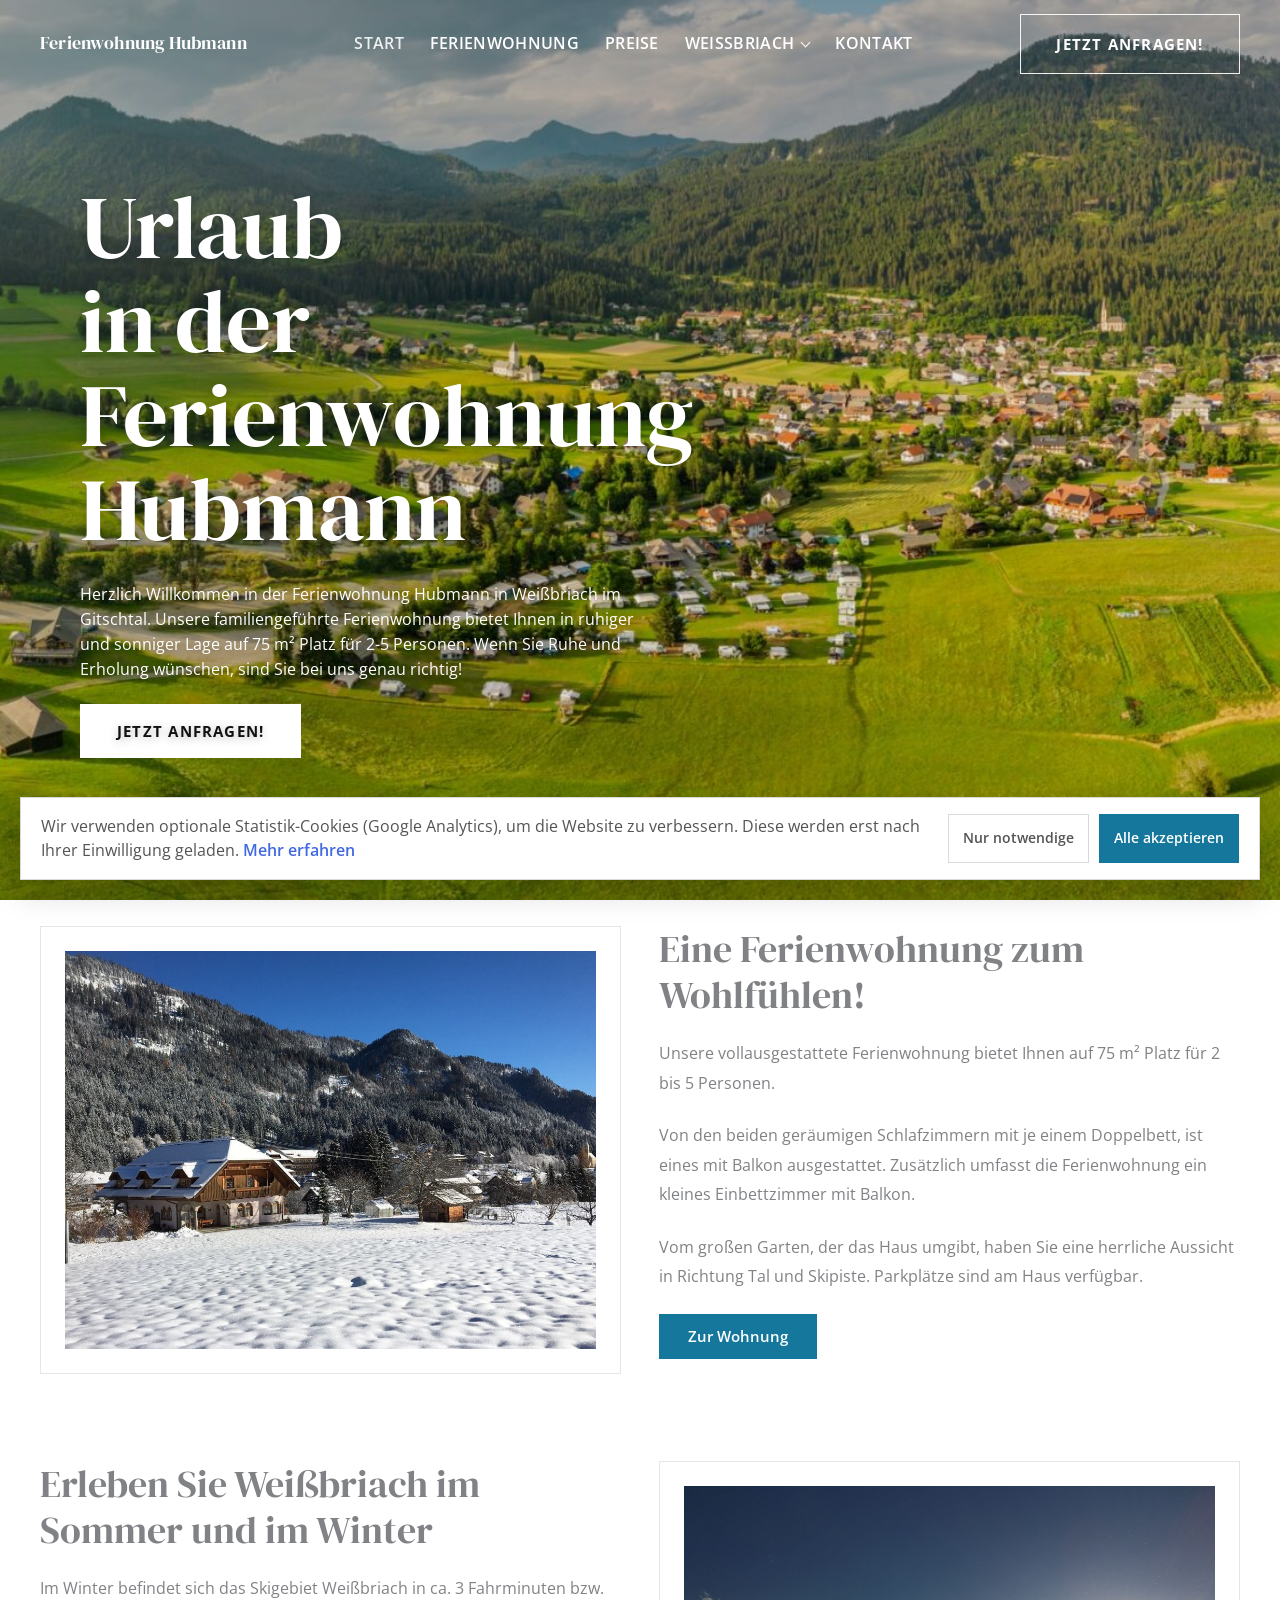
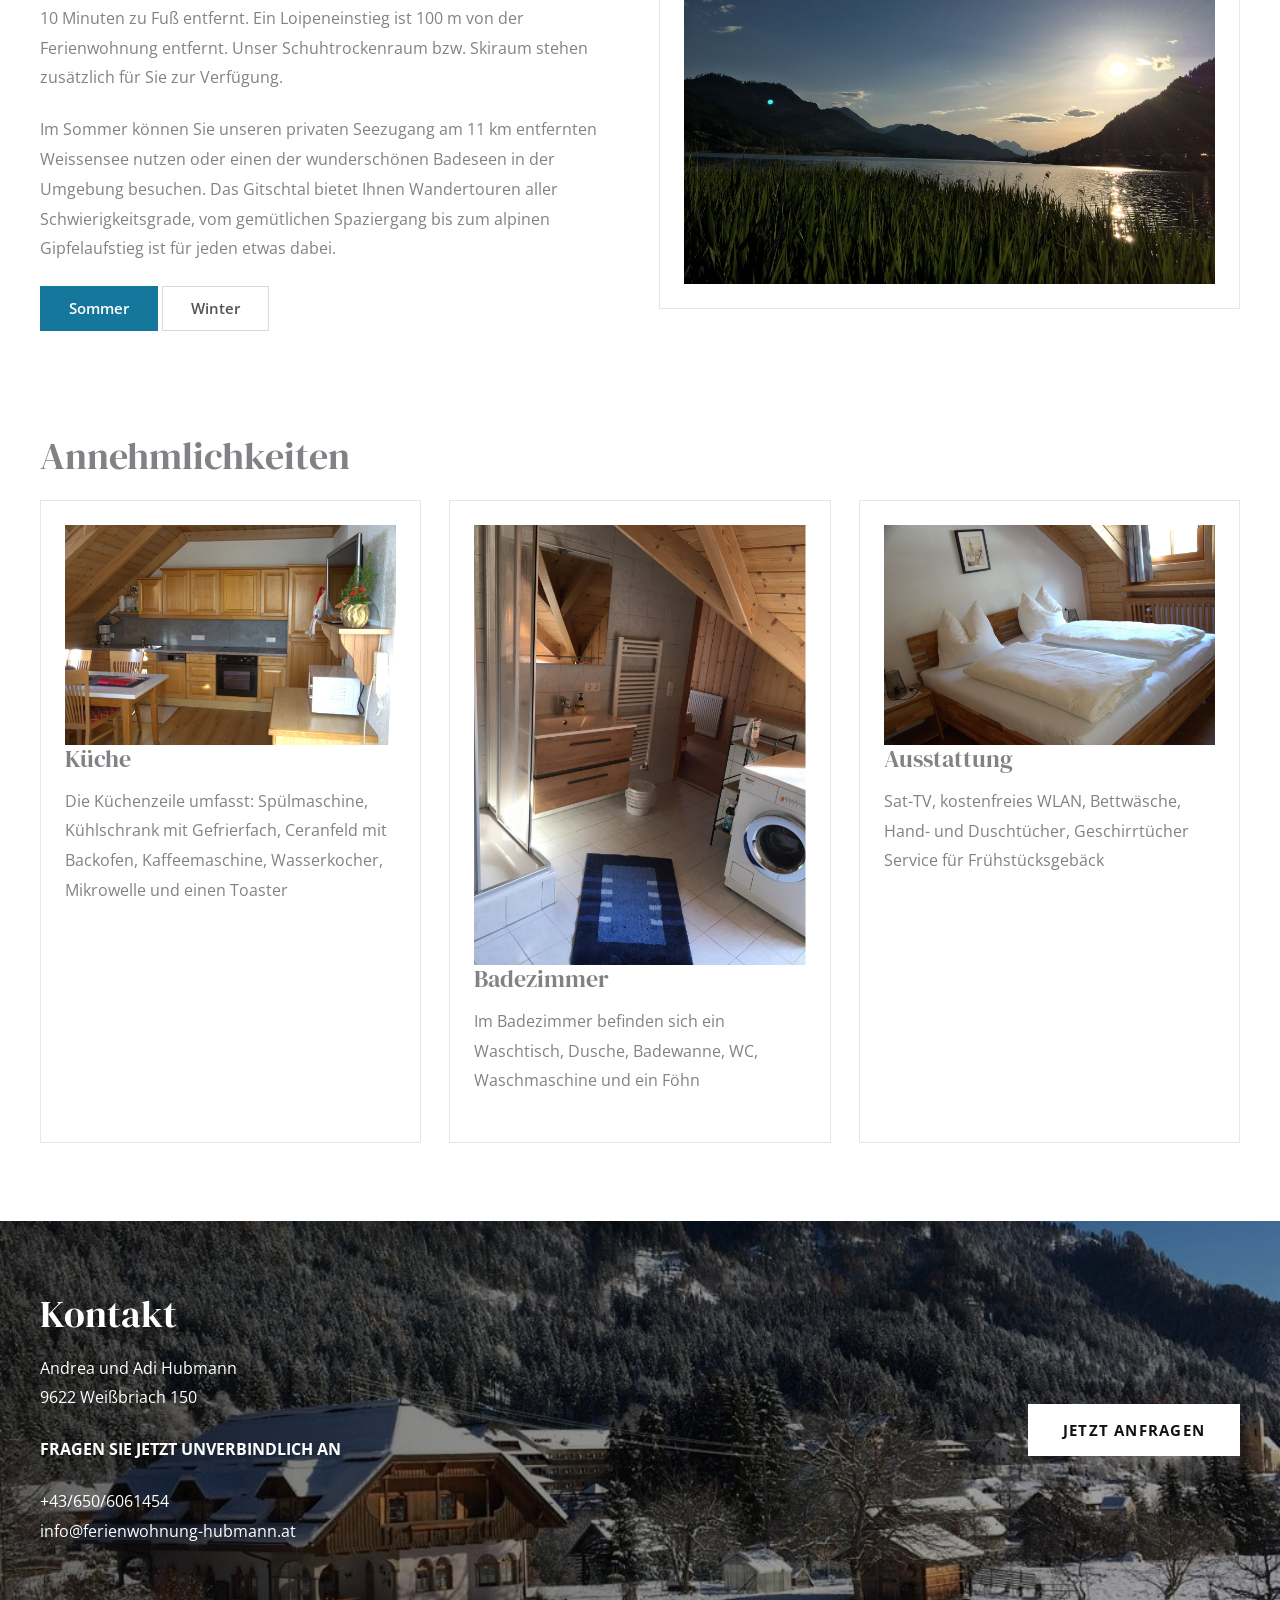
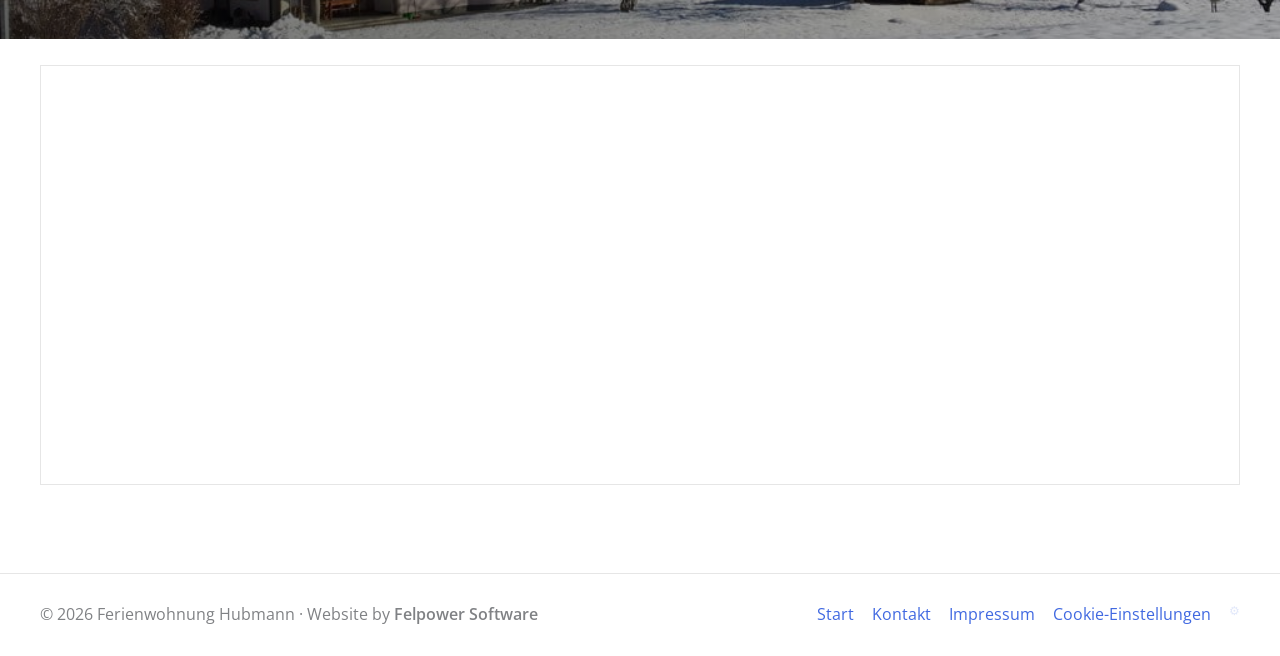
==== commit c7cac1e5: "Adds dynamic price loading and admin link to site Enables dynamic updating of pricing details from a" ====
--- a/index.html
+++ b/index.html
@@ -193,6 +193,7 @@
           <a href="./kontakt/">Kontakt</a>
           <a href="./privacy-policy/">Impressum</a>
           <a href="#" data-cookie-settings>Cookie-Einstellungen</a>
+          <a href="./admin-prices.php" class="admin-link" title="Admin">⚙</a>
         </nav>
       </div>
     </footer>
--- a/styles.css
+++ b/styles.css
@@ -814,6 +814,12 @@
   font-size: 0.92rem;
 }
 
+.price-updated {
+  margin: 14px 0 0;
+  font-size: 0.9rem;
+  color: var(--ast-text-dark);
+}
+
 .site-footer {
   margin-top: 24px;
   background: #ffffff;
@@ -890,6 +896,16 @@
   display: flex;
   flex-wrap: wrap;
   gap: 18px;
+}
+
+.admin-link {
+  opacity: 0.15;
+  font-size: 0.75rem;
+  transition: opacity 0.2s;
+}
+
+.admin-link:hover {
+  opacity: 1;
 }
 
 .text-link {
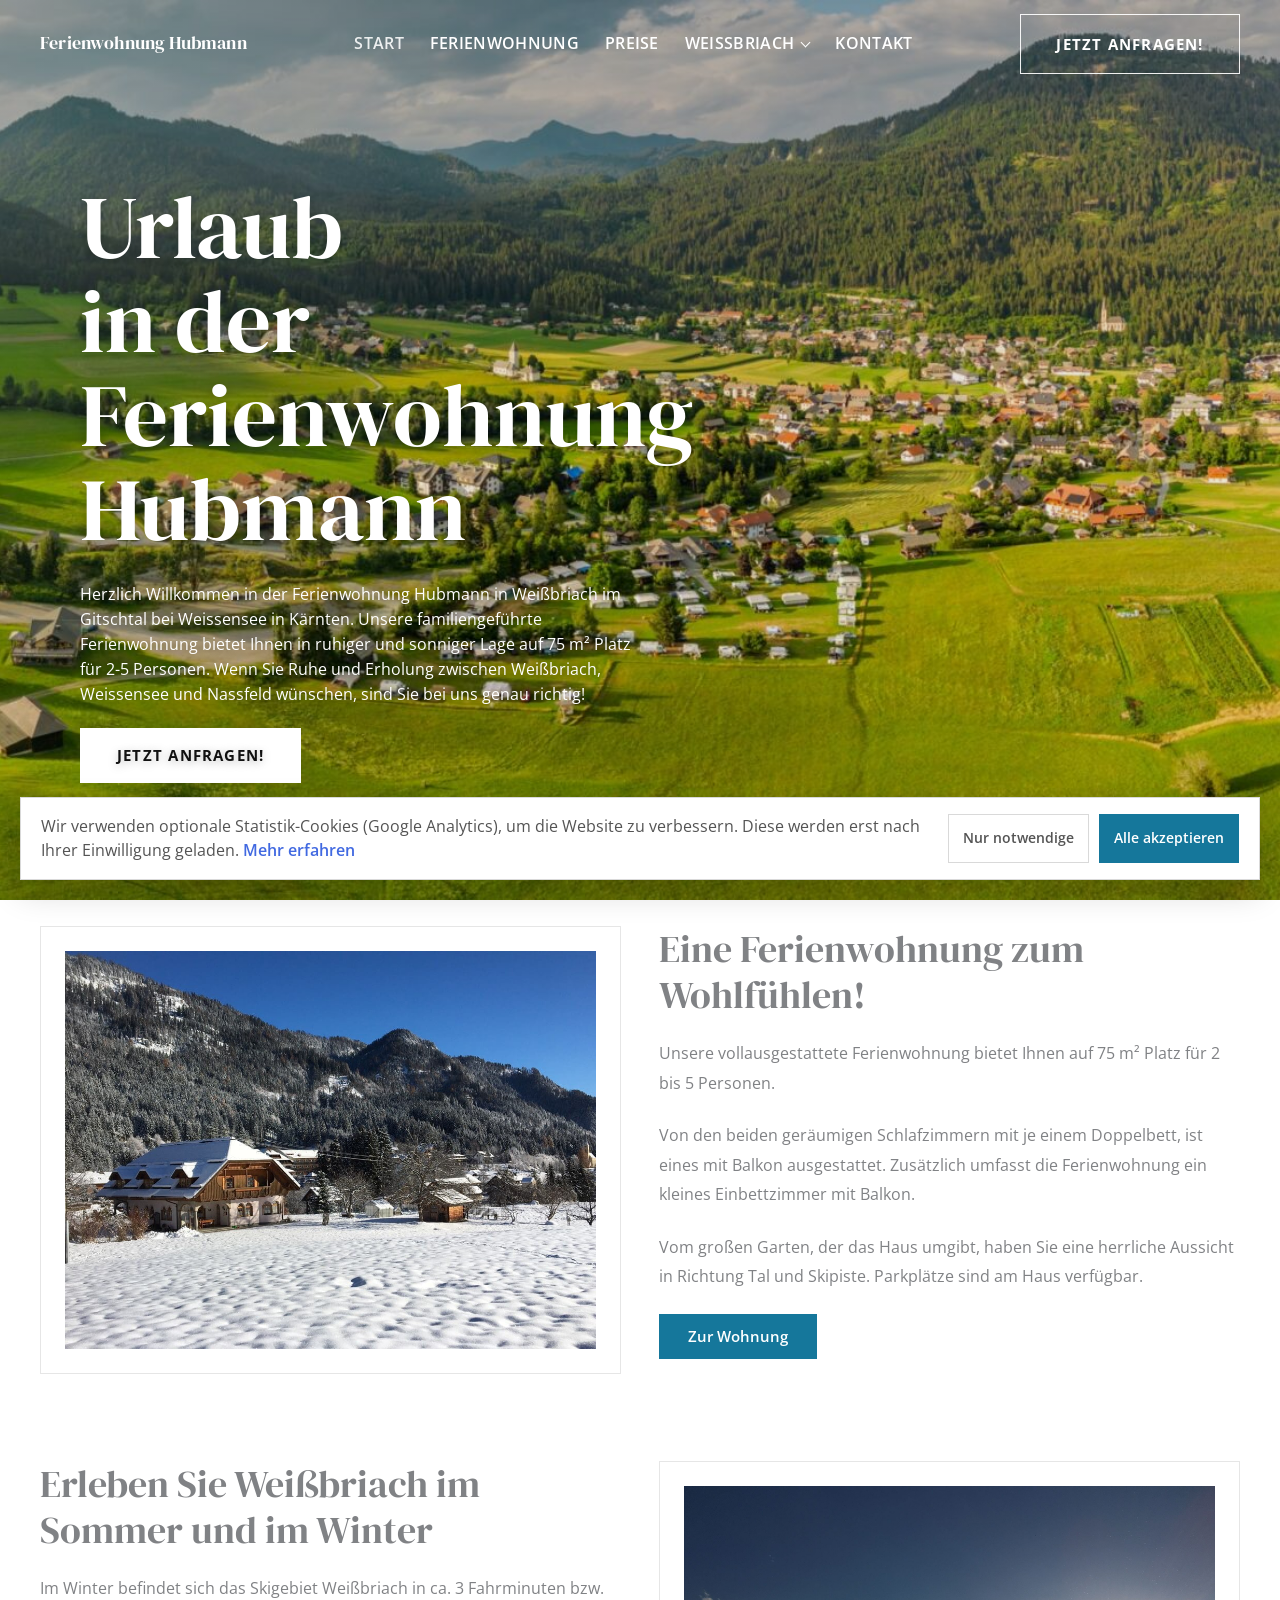
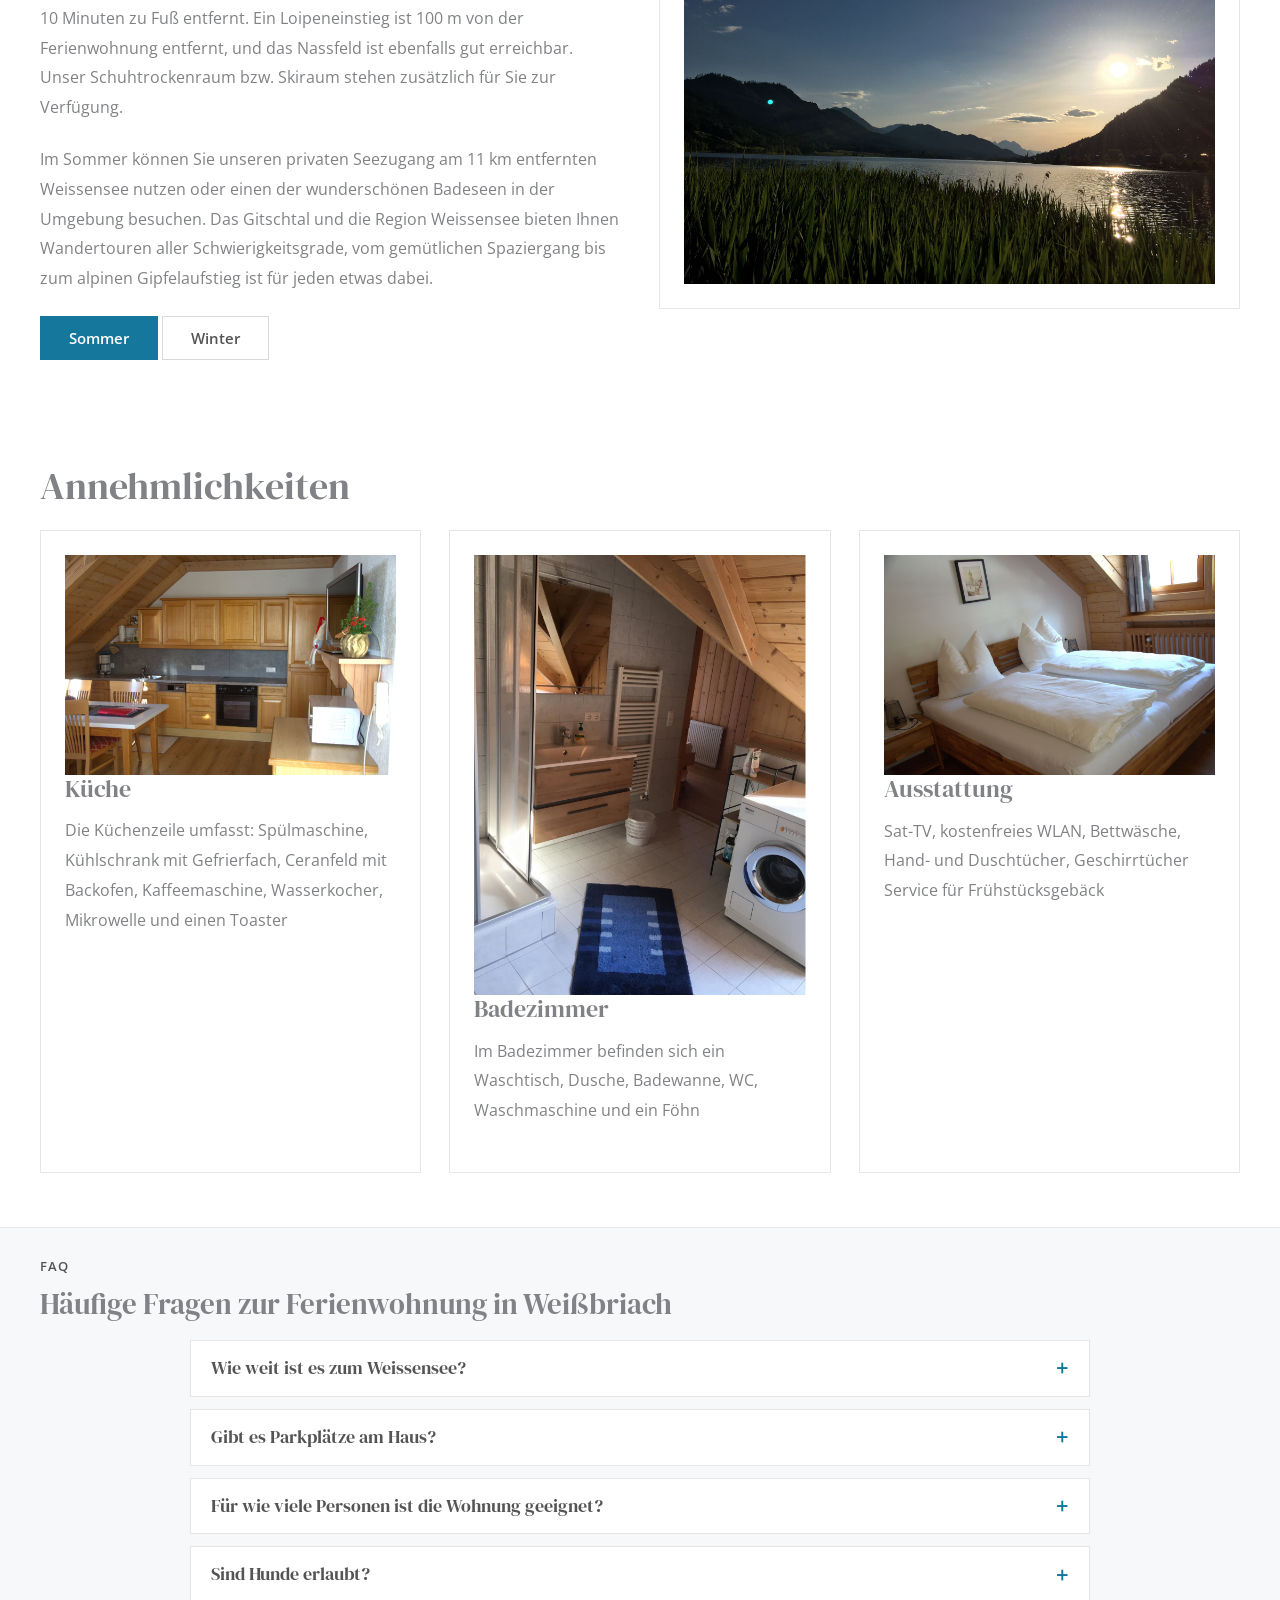
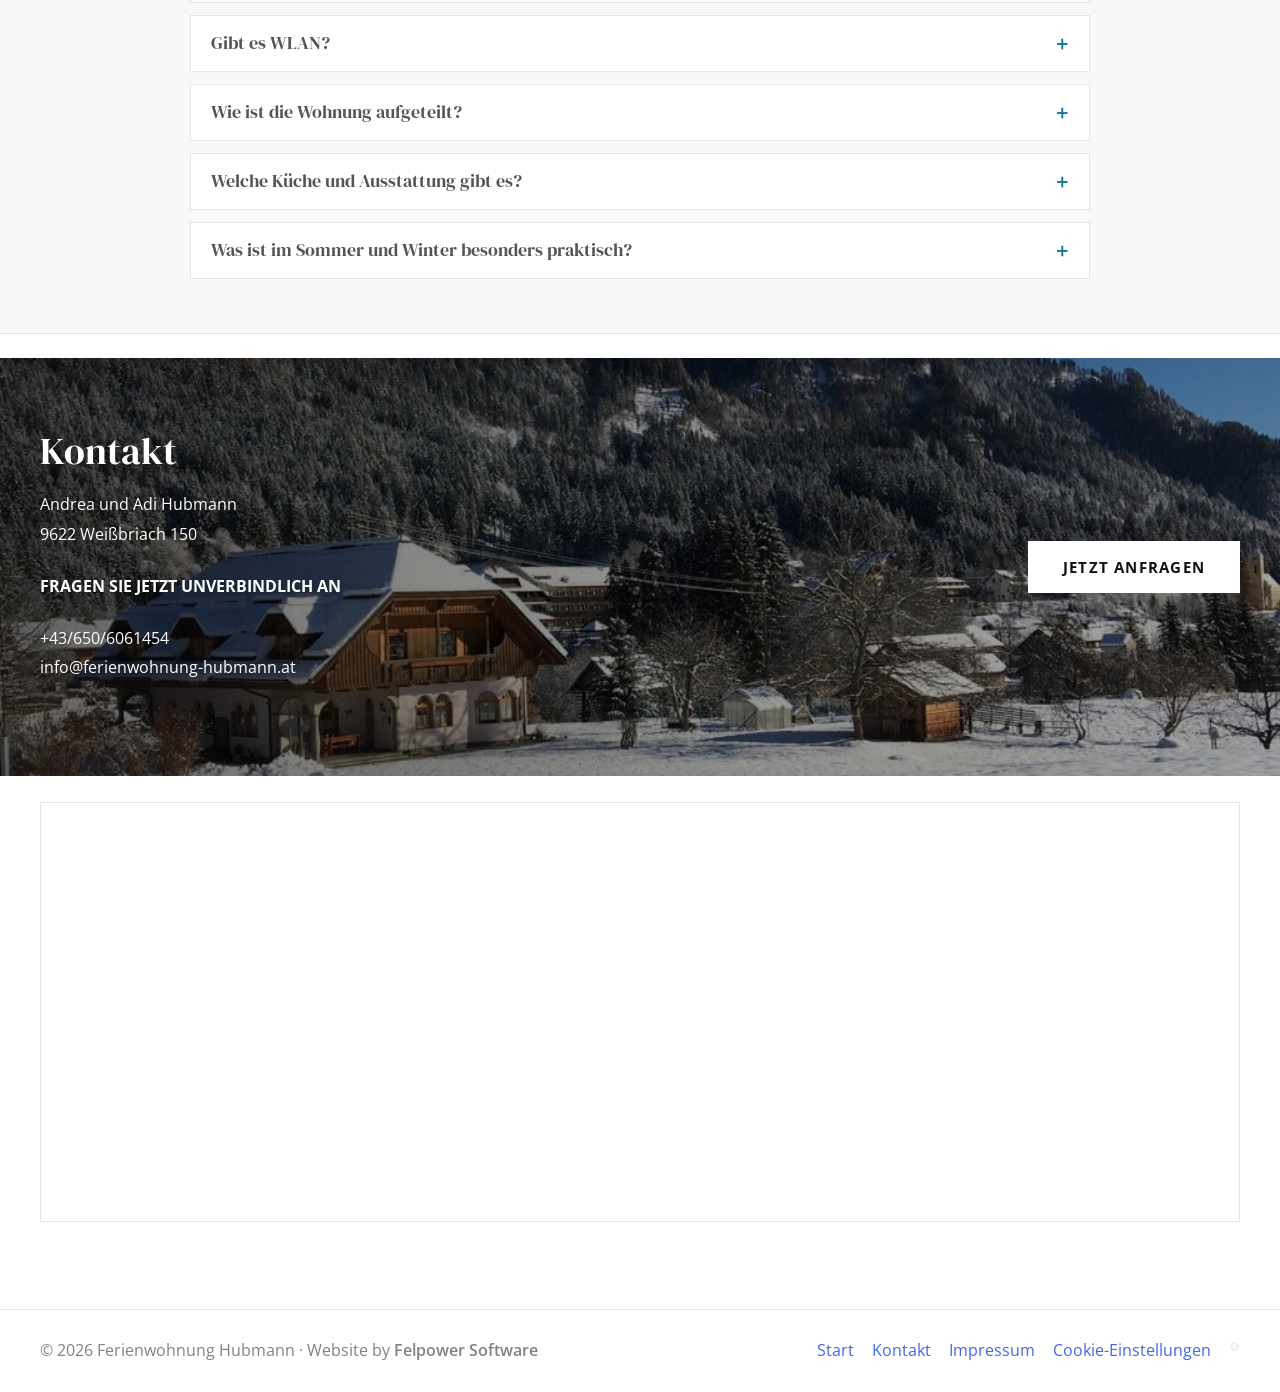
==== commit a50993c7: "Enhances SEO, adds FAQ and structured data Improves search engine optimization by updating meta tags" ====
--- a/index.html
+++ b/index.html
@@ -3,20 +3,30 @@
   <head>
     <meta charset="UTF-8" />
     <meta name="viewport" content="width=device-width, initial-scale=1.0" />
-    <title>Ferienwohnung Hubmann in Weißbriach</title>
+    <title>Ferienwohnung in Weißbriach bei Weissensee | Ferienwohnung Hubmann</title>
     <meta
       name="description"
-      content="Familiengeführte Ferienwohnung in Weißbriach im Gitschtal. 75 m² für 2 bis 5 Personen in ruhiger, sonniger Lage mit Garten, Parkplatz und Nähe zu Weissensee und Skigebiet."
+      content="Familiengeführte Ferienwohnung in Weißbriach bei Weissensee: 75 m² für 2 bis 5 Personen, ruhige Lage, Garten, Parkplatz und Nähe zu Skigebiet und Gitschtal."
     />
+    <meta name="robots" content="index,follow,max-image-preview:large,max-snippet:-1,max-video-preview:-1" />
     <link rel="canonical" href="https://www.ferienwohnung-hubmann.at/" />
-    <meta property="og:title" content="Ferienwohnung Hubmann in Weißbriach" />
+    <meta property="og:title" content="Ferienwohnung in Weißbriach bei Weissensee | Ferienwohnung Hubmann" />
     <meta
       property="og:description"
-      content="Ruhige Ferienwohnung für 2 bis 5 Personen in Weißbriach im Gitschtal."
+      content="Familiengeführte Ferienwohnung in Weißbriach bei Weissensee mit 75 m², Garten und ruhiger Lage."
     />
     <meta property="og:type" content="website" />
     <meta property="og:url" content="https://www.ferienwohnung-hubmann.at/" />
     <meta property="og:image" content="https://www.ferienwohnung-hubmann.at/assets/hubmann/hero.jpg" />
+    <meta property="og:site_name" content="Ferienwohnung Hubmann" />
+    <meta property="og:locale" content="de_AT" />
+    <meta name="twitter:card" content="summary_large_image" />
+    <meta name="twitter:title" content="Ferienwohnung in Weißbriach bei Weissensee | Ferienwohnung Hubmann" />
+    <meta
+      name="twitter:description"
+      content="Familiengeführte Ferienwohnung in Weißbriach bei Weissensee mit 75 m², Garten und ruhiger Lage."
+    />
+    <meta name="twitter:image" content="https://www.ferienwohnung-hubmann.at/assets/hubmann/hero.jpg" />
     <meta name="theme-color" content="#10342f" />
     <link rel="icon" href="./assets/hubmann/favicon.png" />
     <link rel="preconnect" href="https://fonts.googleapis.com" />
@@ -29,18 +39,36 @@
     <script type="application/ld+json">
       {
         "@context": "https://schema.org",
-        "@type": "LodgingBusiness",
-        "name": "Ferienwohnung Hubmann",
-        "url": "https://www.ferienwohnung-hubmann.at/",
-        "telephone": "+436506061454",
-        "email": "info@ferienwohnung-hubmann.at",
-        "address": {
-          "@type": "PostalAddress",
-          "streetAddress": "Weißbriach 150",
-          "postalCode": "9622",
-          "addressLocality": "Weißbriach",
-          "addressCountry": "AT"
-        }
+        "@graph": [
+          {
+            "@type": "LodgingBusiness",
+            "@id": "https://www.ferienwohnung-hubmann.at/#business",
+            "name": "Ferienwohnung Hubmann",
+            "url": "https://www.ferienwohnung-hubmann.at/",
+            "telephone": "+436506061454",
+            "email": "info@ferienwohnung-hubmann.at",
+            "priceRange": "€€",
+            "image": "https://www.ferienwohnung-hubmann.at/assets/hubmann/hero.jpg",
+            "address": {
+              "@type": "PostalAddress",
+              "streetAddress": "Weißbriach 150",
+              "postalCode": "9622",
+              "addressLocality": "Weißbriach",
+              "addressRegion": "Kärnten",
+              "addressCountry": "AT"
+            }
+          },
+          {
+            "@type": "WebSite",
+            "@id": "https://www.ferienwohnung-hubmann.at/#website",
+            "url": "https://www.ferienwohnung-hubmann.at/",
+            "name": "Ferienwohnung Hubmann",
+            "publisher": {
+              "@id": "https://www.ferienwohnung-hubmann.at/#business"
+            },
+            "inLanguage": "de-AT"
+          }
+        ]
       }
     </script>
   </head>
@@ -76,9 +104,10 @@
           <div class="home-hero-panel">
             <h1>Urlaub in der Ferienwohnung Hubmann</h1>
             <p>
-              Herzlich Willkommen in der Ferienwohnung Hubmann in Weißbriach im Gitschtal. Unsere
-              familiengeführte Ferienwohnung bietet Ihnen in ruhiger und sonniger Lage auf 75 m&sup2;
-              Platz für 2-5 Personen. Wenn Sie Ruhe und Erholung wünschen, sind Sie bei uns genau richtig!
+              Herzlich Willkommen in der Ferienwohnung Hubmann in Weißbriach im Gitschtal bei
+              Weissensee in Kärnten. Unsere familiengeführte Ferienwohnung bietet Ihnen in ruhiger
+              und sonniger Lage auf 75 m&sup2; Platz für 2-5 Personen. Wenn Sie Ruhe und Erholung
+              zwischen Weißbriach, Weissensee und Nassfeld wünschen, sind Sie bei uns genau richtig!
             </p>
             <p><a class="button button-primary" href="./kontakt/">Jetzt anfragen!</a></p>
           </div>
@@ -113,14 +142,15 @@
             <h2>Erleben Sie Weißbriach im Sommer und im Winter</h2>
             <p>
               Im Winter befindet sich das Skigebiet Weißbriach in ca. 3 Fahrminuten bzw. 10 Minuten
-              zu Fuß entfernt. Ein Loipeneinstieg ist 100 m von der Ferienwohnung entfernt. Unser
-              Schuhtrockenraum bzw. Skiraum stehen zusätzlich für Sie zur Verfügung.
+              zu Fuß entfernt. Ein Loipeneinstieg ist 100 m von der Ferienwohnung entfernt, und das
+              Nassfeld ist ebenfalls gut erreichbar. Unser Schuhtrockenraum bzw. Skiraum stehen
+              zusätzlich für Sie zur Verfügung.
             </p>
             <p>
               Im Sommer können Sie unseren privaten Seezugang am 11 km entfernten Weissensee nutzen
-              oder einen der wunderschönen Badeseen in der Umgebung besuchen. Das Gitschtal bietet
-              Ihnen Wandertouren aller Schwierigkeitsgrade, vom gemütlichen Spaziergang bis zum alpinen
-              Gipfelaufstieg ist für jeden etwas dabei.
+              oder einen der wunderschönen Badeseen in der Umgebung besuchen. Das Gitschtal und die
+              Region Weissensee bieten Ihnen Wandertouren aller Schwierigkeitsgrade, vom gemütlichen
+              Spaziergang bis zum alpinen Gipfelaufstieg ist für jeden etwas dabei.
             </p>
             <p>
               <a class="button button-primary" href="./weisbriach/">Sommer</a>
@@ -156,6 +186,88 @@
         </div>
       </section>
 
+      <section class="wp-section section-soft faq-section">
+        <div class="container">
+          <div class="section-heading">
+            <p class="eyebrow">FAQ</p>
+            <h2>Häufige Fragen zur Ferienwohnung in Weißbriach</h2>
+          </div>
+          <div class="faq-accordion">
+            <details class="faq-item">
+              <summary>Wie weit ist es zum Weissensee?</summary>
+              <div class="faq-answer">
+                <p>
+                  Der Weissensee liegt etwa 11 km von der Ferienwohnung entfernt und ist mit dem Auto
+                  schnell erreichbar.
+                </p>
+              </div>
+            </details>
+            <details class="faq-item">
+              <summary>Gibt es Parkplätze am Haus?</summary>
+              <div class="faq-answer">
+                <p>
+                  Ja, direkt am Haus stehen Parkplätze zur Verfügung. Die Lage ist ruhig und sonnig in
+                  Weißbriach im Gitschtal.
+                </p>
+              </div>
+            </details>
+            <details class="faq-item">
+              <summary>Für wie viele Personen ist die Wohnung geeignet?</summary>
+              <div class="faq-answer">
+                <p>
+                  Die Ferienwohnung bietet auf 75 m² Platz für 2 bis 5 Personen und ist damit ideal
+                  für Paare, Familien und kleine Gruppen.
+                </p>
+              </div>
+            </details>
+            <details class="faq-item">
+              <summary>Sind Hunde erlaubt?</summary>
+              <div class="faq-answer">
+                <p>
+                  Ja, Hunde sind auf Anfrage willkommen. Es fällt eine Gebühr von 6 € pro Tag an.
+                </p>
+              </div>
+            </details>
+            <details class="faq-item">
+              <summary>Gibt es WLAN?</summary>
+              <div class="faq-answer">
+                <p>
+                  Ja, kostenfreies WLAN gehört zur Ausstattung der Ferienwohnung.
+                </p>
+              </div>
+            </details>
+            <details class="faq-item">
+              <summary>Wie ist die Wohnung aufgeteilt?</summary>
+              <div class="faq-answer">
+                <p>
+                  Die 75 m² große Ferienwohnung besteht aus Wohnküche, zwei Schlafzimmern, einem kleinen
+                  Einbettzimmer, Bad und Vorraum.
+                </p>
+              </div>
+            </details>
+            <details class="faq-item">
+              <summary>Welche Küche und Ausstattung gibt es?</summary>
+              <div class="faq-answer">
+                <p>
+                  Die Küche ist mit Spülmaschine, Kühlschrank mit Gefrierfach, Ceranfeld mit Backofen,
+                  Kaffeemaschine, Wasserkocher, Mikrowelle und Toaster ausgestattet.
+                </p>
+              </div>
+            </details>
+            <details class="faq-item">
+              <summary>Was ist im Sommer und Winter besonders praktisch?</summary>
+              <div class="faq-answer">
+                <p>
+                  Im Winter sind das Skigebiet Weißbriach, der Loipeneinstieg und der Skiraum besonders
+                  praktisch. Im Sommer profitieren Sie vom privaten Seezugang am Weissensee und vom großen
+                  Garten mit Grillmöglichkeit.
+                </p>
+              </div>
+            </details>
+          </div>
+        </div>
+      </section>
+
       <section class="contact-band">
         <div class="container contact-band-inner">
           <div>
@@ -198,6 +310,79 @@
       </div>
     </footer>
 
+    <script type="application/ld+json">
+      {
+        "@context": "https://schema.org",
+        "@type": "FAQPage",
+        "mainEntity": [
+          {
+            "@type": "Question",
+            "name": "Wie weit ist es zum Weissensee?",
+            "acceptedAnswer": {
+              "@type": "Answer",
+              "text": "Der Weissensee liegt etwa 11 km von der Ferienwohnung entfernt und ist mit dem Auto schnell erreichbar."
+            }
+          },
+          {
+            "@type": "Question",
+            "name": "Gibt es Parkplätze am Haus?",
+            "acceptedAnswer": {
+              "@type": "Answer",
+              "text": "Ja, direkt am Haus stehen Parkplätze zur Verfügung. Die Lage ist ruhig und sonnig in Weißbriach im Gitschtal."
+            }
+          },
+          {
+            "@type": "Question",
+            "name": "Für wie viele Personen ist die Wohnung geeignet?",
+            "acceptedAnswer": {
+              "@type": "Answer",
+              "text": "Die Ferienwohnung bietet auf 75 m² Platz für 2 bis 5 Personen und ist ideal für Paare, Familien und kleine Gruppen."
+            }
+          },
+          {
+            "@type": "Question",
+            "name": "Sind Hunde erlaubt?",
+            "acceptedAnswer": {
+              "@type": "Answer",
+              "text": "Ja, Hunde sind auf Anfrage willkommen. Es fällt eine Gebühr von 6 € pro Tag an."
+            }
+          },
+          {
+            "@type": "Question",
+            "name": "Gibt es WLAN?",
+            "acceptedAnswer": {
+              "@type": "Answer",
+              "text": "Ja, kostenfreies WLAN gehört zur Ausstattung der Ferienwohnung."
+            }
+          },
+          {
+            "@type": "Question",
+            "name": "Wie ist die Wohnung aufgeteilt?",
+            "acceptedAnswer": {
+              "@type": "Answer",
+              "text": "Die 75 m² große Ferienwohnung besteht aus Wohnküche, zwei Schlafzimmern, einem kleinen Einbettzimmer, Bad und Vorraum."
+            }
+          },
+          {
+            "@type": "Question",
+            "name": "Welche Küche und Ausstattung gibt es?",
+            "acceptedAnswer": {
+              "@type": "Answer",
+              "text": "Die Küche ist mit Spülmaschine, Kühlschrank mit Gefrierfach, Ceranfeld mit Backofen, Kaffeemaschine, Wasserkocher, Mikrowelle und Toaster ausgestattet."
+            }
+          },
+          {
+            "@type": "Question",
+            "name": "Was ist im Sommer und Winter besonders praktisch?",
+            "acceptedAnswer": {
+              "@type": "Answer",
+              "text": "Im Winter sind das Skigebiet Weißbriach, der Loipeneinstieg und der Skiraum besonders praktisch. Im Sommer profitieren Sie vom privaten Seezugang am Weissensee und vom großen Garten mit Grillmöglichkeit."
+            }
+          }
+        ]
+      }
+    </script>
+
     <script src="./app.js"></script>
   </body>
 </html>
--- a/styles.css
+++ b/styles.css
@@ -646,6 +646,71 @@
 
 .section-heading {
   margin-bottom: 26px;
+}
+
+.faq-section .section-heading {
+  margin-bottom: 18px;
+}
+
+.faq-section .section-heading h2 {
+  font-size: clamp(1.5rem, 2.3vw, 2rem);
+}
+
+.faq-accordion {
+  max-width: 900px;
+  margin: 0 auto;
+  display: grid;
+  gap: 12px;
+}
+
+.faq-item {
+  padding: 0;
+  background: #ffffff;
+  border: 1px solid var(--ast-border);
+  box-shadow: none;
+  overflow: hidden;
+}
+
+.faq-item summary {
+  display: flex;
+  align-items: center;
+  justify-content: space-between;
+  gap: 16px;
+  padding: 16px 20px;
+  color: var(--ast-text-dark);
+  font-family: "DM Serif Display", Georgia, serif;
+  font-size: 1.1rem;
+  line-height: 1.3;
+  cursor: pointer;
+  list-style: none;
+}
+
+.faq-item summary::-webkit-details-marker {
+  display: none;
+}
+
+.faq-item summary::after {
+  content: "+";
+  flex: 0 0 auto;
+  color: var(--ast-accent);
+  font-family: "Open Sans", Arial, Helvetica, sans-serif;
+  font-size: 1.35rem;
+  font-weight: 600;
+  line-height: 1;
+}
+
+.faq-item[open] summary::after {
+  content: "–";
+}
+
+.faq-answer {
+  padding: 0 20px 18px;
+}
+
+.faq-answer p {
+  margin: 0;
+  font-size: 0.97rem;
+  line-height: 1.75;
 }
 
 .amenity-card,
